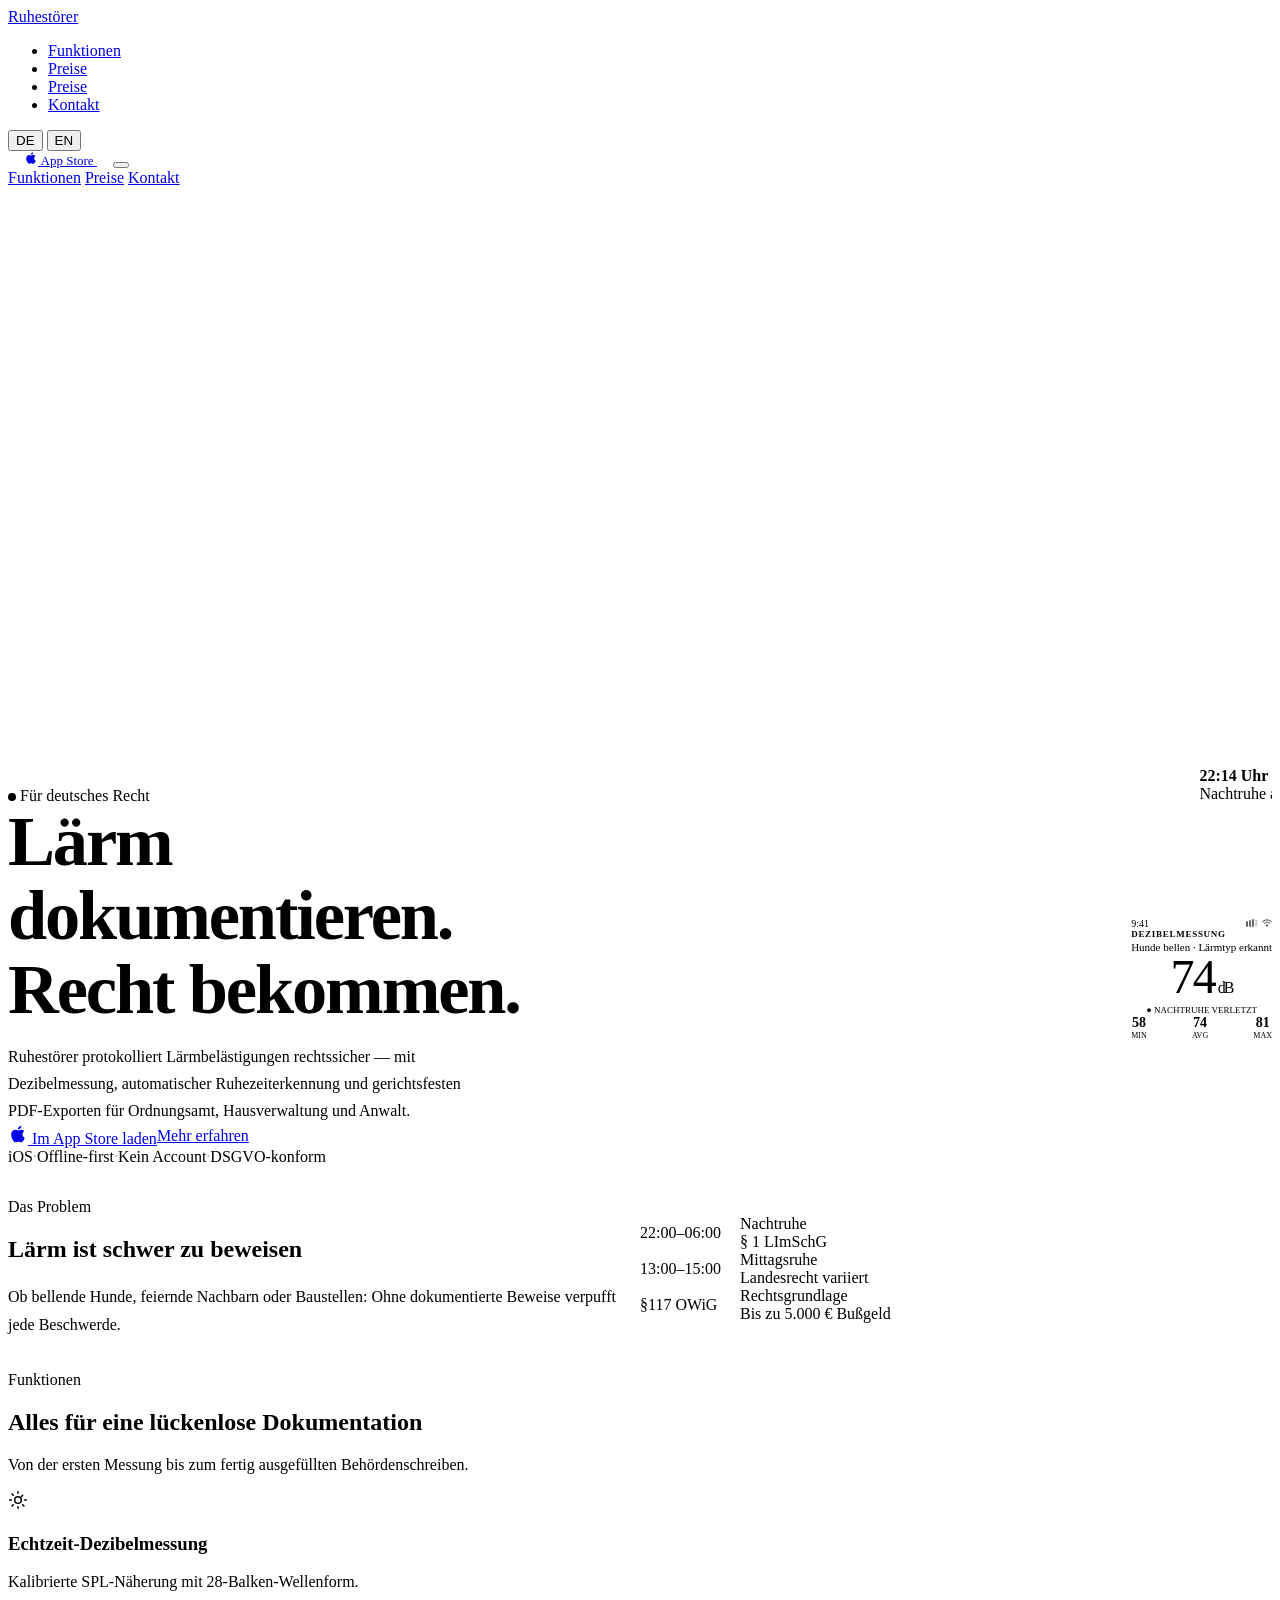
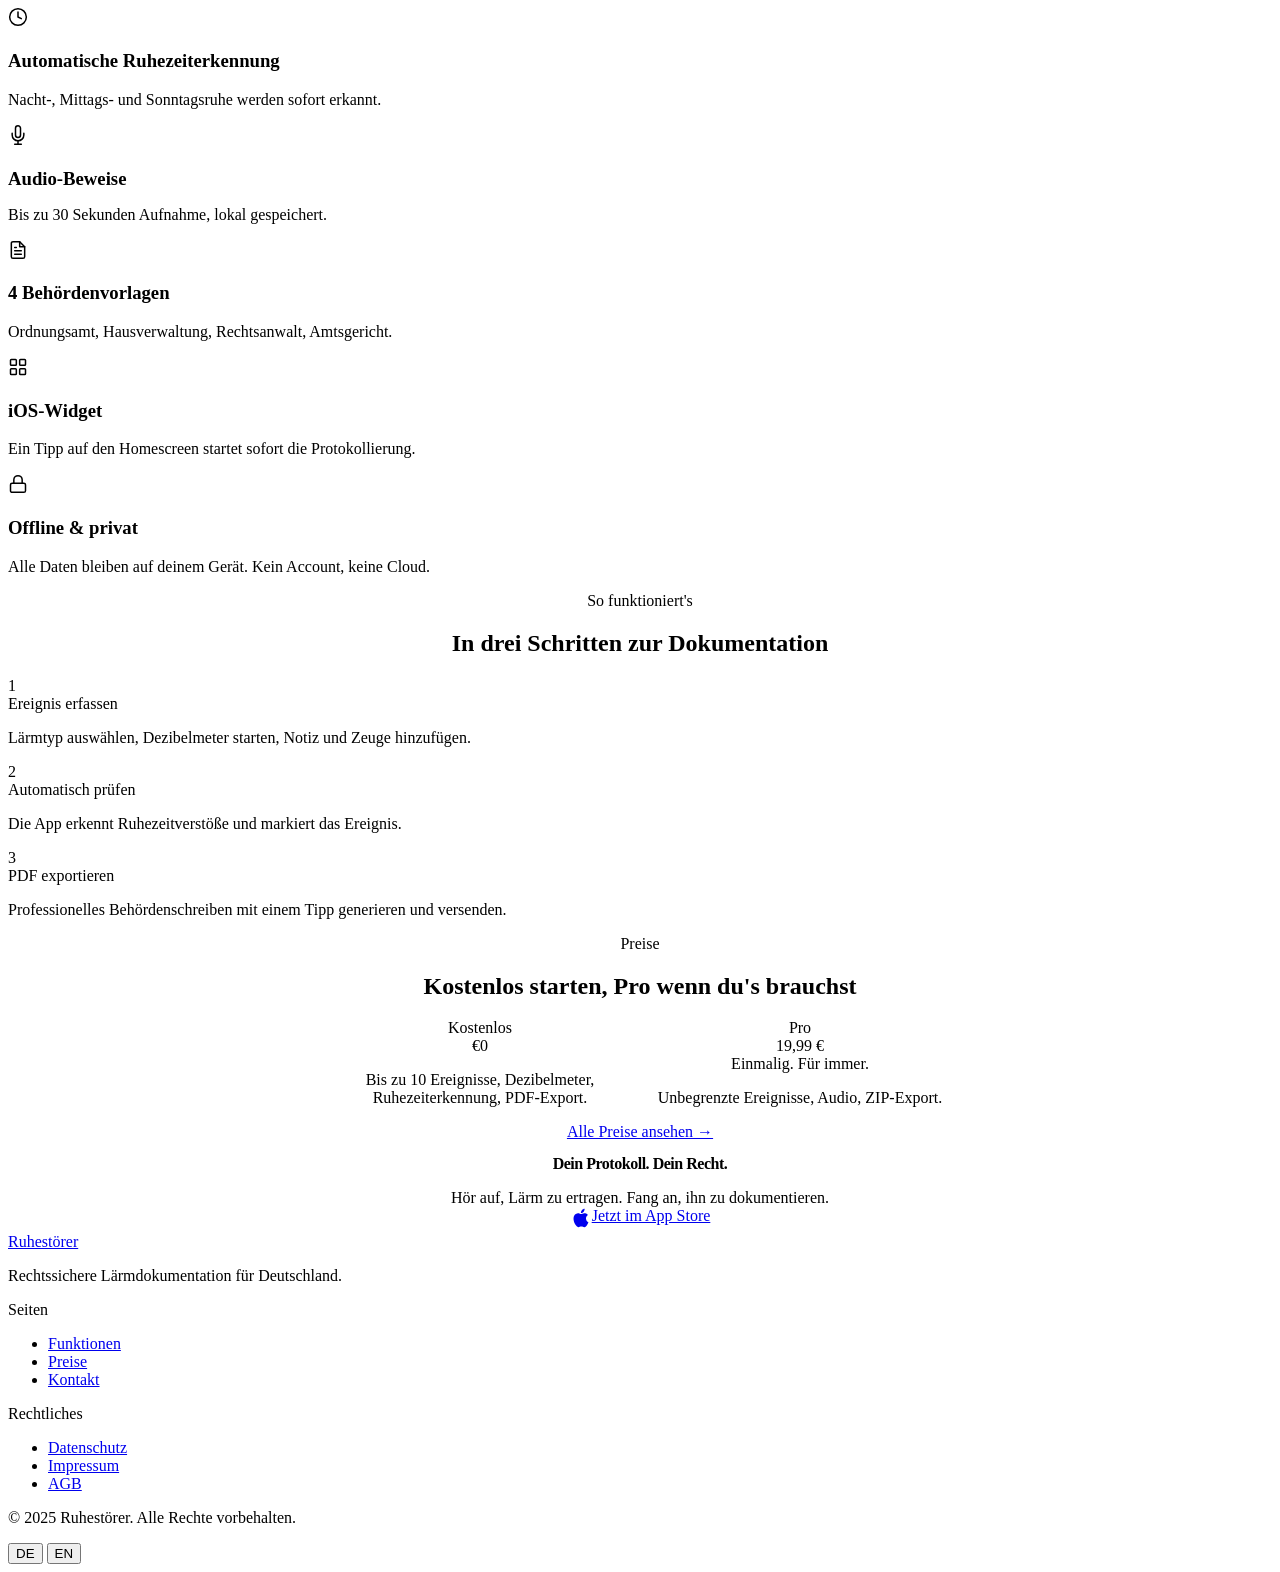
==== index.html @ 0542d2ea "Add files via upload" ====
<!DOCTYPE html>
<html lang="de">
<head>
  <meta charset="UTF-8" />
  <meta name="viewport" content="width=device-width, initial-scale=1.0" />
  <title>Ruhestörer — Lärm dokumentieren. Recht bekommen.</title>
  <meta name="description" content="iOS-App zur rechtssicheren Dokumentation von Lärmbelästigungen. Mit Dezibelmessung, Ruhezeiterkennung und PDF-Export für Ordnungsamt, Hausverwaltung und Gericht." />
  <!-- OpenGraph -->
  <meta property="og:title" content="Ruhestörer — Lärm dokumentieren. Recht bekommen." />
  <meta property="og:description" content="Rechtssichere Lärmdokumentation für Deutschland. Dezibelmesser, Ruhezeitverstöße, Behördenbriefe." />
  <meta property="og:type" content="website" />
  <meta property="og:image" content="assets/images/og.png" />
  <!-- Twitter -->
  <meta name="twitter:card" content="summary_large_image" />
  <meta name="twitter:title" content="Ruhestörer" />
  <meta name="twitter:description" content="Lärm dokumentieren. Recht bekommen." />
  <!-- Favicon -->
  <link rel="icon" type="image/svg+xml" href="assets/icons/favicon.svg" />
  <link rel="stylesheet" href="css/styles.css" />
</head>
<body>

<!-- ── Navigation ─────────────────────────────────────────── -->
<nav class="nav" role="navigation" aria-label="Main navigation">
  <div class="nav-inner">
    <a href="index.html" class="nav-logo" aria-label="Ruhestörer Home">
      <span class="nav-logo-dot" aria-hidden="true"></span>
      Ruhestörer
    </a>

    <ul class="nav-links" role="list">
      <li><a href="#features" data-i18n="nav.features">Funktionen</a></li>
      <li><a href="#how-it-works" data-i18n="nav.pricing">Preise</a></li>
      <li><a href="pricing.html" data-i18n="nav.pricing">Preise</a></li>
      <li><a href="contact.html" data-i18n="nav.contact">Kontakt</a></li>
    </ul>

    <div class="nav-right">
      <div class="lang-toggle" role="group" aria-label="Language">
        <button class="lang-btn active" data-lang="de" aria-label="Deutsch">DE</button>
        <button class="lang-btn" data-lang="en" aria-label="English">EN</button>
      </div>
      <a href="#" class="btn btn-primary" style="font-size:0.8125rem;padding:8px 16px;" aria-label="App Store">
        <!-- TODO: Replace # with real App Store URL before launch -->
        <svg width="14" height="14" viewBox="0 0 24 24" fill="currentColor" aria-hidden="true"><path d="M18.71 19.5c-.83 1.24-1.71 2.45-3.05 2.47-1.34.03-1.77-.79-3.29-.79-1.53 0-2 .77-3.27.82-1.31.05-2.3-1.32-3.14-2.53C4.25 17 2.94 12.45 4.7 9.39c.87-1.52 2.43-2.48 4.12-2.51 1.28-.02 2.5.87 3.29.87.78 0 2.26-1.07 3.8-.91.65.03 2.47.26 3.64 1.98-.09.06-2.17 1.28-2.15 3.81.03 3.02 2.65 4.03 2.68 4.04-.03.07-.42 1.44-1.38 2.83M13 3.5c.73-.83 1.94-1.46 2.94-1.5.13 1.17-.34 2.35-1.04 3.19-.69.85-1.83 1.51-2.95 1.42-.15-1.15.41-2.35 1.05-3.11"/></svg>
        App Store
      </a>
      <button class="nav-hamburger" aria-label="Menu öffnen" aria-expanded="false">
        <span></span><span></span><span></span>
      </button>
    </div>
  </div>
</nav>

<!-- ── Mobile menu ─────────────────────────────────────────── -->
<div class="mobile-menu" role="dialog" aria-label="Navigation">
  <a href="#features" data-i18n="nav.features">Funktionen</a>
  <a href="pricing.html" data-i18n="nav.pricing">Preise</a>
  <a href="contact.html" data-i18n="nav.contact">Kontakt</a>
</div>

<!-- ══════════════════════════════════════════════════════════
     HERO
══════════════════════════════════════════════════════════════ -->
<section aria-label="Hero" style="padding-top: calc(var(--nav-h) + var(--space-16)); padding-bottom: var(--space-32); position:relative; overflow:hidden;">

  <!-- Background glow -->
  <div class="glow-red" style="top:-100px; left:50%; transform:translateX(-50%); width:600px; height:600px;" aria-hidden="true"></div>

  <!-- Subtle grid texture -->
  <div aria-hidden="true" style="position:absolute;inset:0;background-image:linear-gradient(rgba(255,255,255,0.02) 1px,transparent 1px),linear-gradient(90deg,rgba(255,255,255,0.02) 1px,transparent 1px);background-size:60px 60px;pointer-events:none;mask-image:radial-gradient(ellipse 80% 50% at 50% 0%,black 0%,transparent 100%);"></div>

  <div class="container" style="position:relative;z-index:1;">
    <div style="display:flex; align-items:center; justify-content:space-between; gap:var(--space-12);">

      <!-- Left copy -->
      <div style="max-width:580px;">
        <div class="noise-badge reveal" data-delay="0">
          <svg width="8" height="8" viewBox="0 0 8 8" aria-hidden="true"><circle cx="4" cy="4" r="4" fill="currentColor"/></svg>
          <span data-i18n="hero.badge">Für deutsches Recht</span>
        </div>

        <h1 class="display reveal" data-delay="80" style="font-size:clamp(2.5rem,5.5vw,4.5rem);line-height:1.05;letter-spacing:-0.03em;margin-top:var(--space-5);margin-bottom:var(--space-6);">
          <span data-i18n="hero.headline">Lärm dokumentieren.<br>Recht bekommen.</span>
        </h1>

        <p class="reveal" data-delay="160" style="font-size:var(--text-lg);color:var(--text-secondary);line-height:1.7;margin-bottom:var(--space-8);max-width:480px;" data-i18n="hero.subhead">
          Ruhestörer protokolliert Lärmbelästigungen rechtssicher — mit Dezibelmessung, automatischer Ruhezeiterkennung und gerichtsfesten PDF-Exporten für Ordnungsamt, Hausverwaltung und Anwalt.
        </p>

        <div class="reveal" data-delay="240" style="display:flex;align-items:center;gap:var(--space-4);flex-wrap:wrap;">
          <!-- TODO: Replace href="#" with real App Store URL before publishing -->
          <a href="#" class="appstore-badge" aria-label="Im App Store laden">
            <svg width="20" height="20" viewBox="0 0 24 24" fill="currentColor" aria-hidden="true"><path d="M18.71 19.5c-.83 1.24-1.71 2.45-3.05 2.47-1.34.03-1.77-.79-3.29-.79-1.53 0-2 .77-3.27.82-1.31.05-2.3-1.32-3.14-2.53C4.25 17 2.94 12.45 4.7 9.39c.87-1.52 2.43-2.48 4.12-2.51 1.28-.02 2.5.87 3.29.87.78 0 2.26-1.07 3.8-.91.65.03 2.47.26 3.64 1.98-.09.06-2.17 1.28-2.15 3.81.03 3.02 2.65 4.03 2.68 4.04-.03.07-.42 1.44-1.38 2.83M13 3.5c.73-.83 1.94-1.46 2.94-1.5.13 1.17-.34 2.35-1.04 3.19-.69.85-1.83 1.51-2.95 1.42-.15-1.15.41-2.35 1.05-3.11"/></svg>
            <span data-i18n="hero.cta_primary">Im App Store laden</span>
          </a>
          <a href="#features" class="btn btn-ghost" data-i18n="hero.cta_secondary">Mehr erfahren</a>
        </div>

        <!-- Social proof micro-line -->
        <p class="reveal" data-delay="320" style="margin-top:var(--space-6);font-size:var(--text-xs);color:var(--text-muted);display:flex;align-items:center;gap:var(--space-2);">
          <span>iOS</span>
          <span style="opacity:0.3">·</span>
          <span>Offline-first</span>
          <span style="opacity:0.3">·</span>
          <span>Kein Account</span>
          <span style="opacity:0.3">·</span>
          <span>DSGVO-konform</span>
        </p>
      </div>

      <!-- Right: phone mockup -->
      <div class="hero-visual reveal" data-delay="100" style="display:flex;align-items:center;justify-content:center;">
        <div class="phone-frame" role="img" aria-label="App-Vorschau: Dezibelmesser">
          <div class="phone-notch" aria-hidden="true"></div>
          <div class="phone-screen">

            <!-- Status bar -->
            <div style="display:flex;justify-content:space-between;align-items:center;font-size:10px;color:var(--text-muted);padding-top:var(--space-1);">
              <span>9:41</span>
              <div style="display:flex;gap:4px;align-items:center;">
                <svg width="12" height="8" viewBox="0 0 12 8" fill="currentColor" opacity="0.6"><rect x="0" y="2" width="2" height="6" rx="1"/><rect x="3" y="1" width="2" height="7" rx="1"/><rect x="6" y="0" width="2" height="8" rx="1"/><rect x="9" y="0.5" width="2.5" height="7" rx="1" opacity="0.3"/></svg>
                <svg width="10" height="8" viewBox="0 0 10 8" fill="currentColor" opacity="0.6"><path d="M5 1.5C3.2 1.5 1.7 2.3.7 3.5L0 2.8C1.2 1.3 3 0.3 5 0.3s3.8 1 5 2.5L9.3 3.5C8.3 2.3 6.8 1.5 5 1.5z"/><path d="M5 3.8C3.9 3.8 3 4.3 2.3 5L1.6 4.3C2.5 3.3 3.7 2.7 5 2.7s2.5.6 3.4 1.6L7.7 5C7 4.3 6.1 3.8 5 3.8z"/><circle cx="5" cy="6.5" r="1.2"/></svg>
              </div>
            </div>

            <!-- App header -->
            <div style="margin-top:var(--space-3);">
              <div style="font-size:9px;font-weight:600;letter-spacing:0.08em;text-transform:uppercase;color:var(--text-muted);">Dezibelmessung</div>
              <div style="font-size:11px;color:var(--text-secondary);margin-top:2px;">Hunde bellen · Lärmtyp erkannt</div>
            </div>

            <!-- dB big number -->
            <div style="text-align:center;margin-top:var(--space-4);">
              <div style="font-family:var(--font-display);font-size:3rem;line-height:1;color:var(--text-primary);letter-spacing:-0.04em;">
                <span class="db-display">74</span><span style="font-size:1rem;color:var(--text-muted);font-family:var(--font-body);margin-left:3px;">dB</span>
              </div>
              <div style="font-size:9px;color:var(--accent);margin-top:4px;font-weight:500;">● NACHTRUHE VERLETZT</div>
            </div>

            <!-- Waveform -->
            <div class="waveform" aria-hidden="true">
              <div class="wave-bar"></div><div class="wave-bar"></div><div class="wave-bar"></div>
              <div class="wave-bar"></div><div class="wave-bar"></div><div class="wave-bar"></div>
              <div class="wave-bar"></div><div class="wave-bar"></div><div class="wave-bar"></div>
              <div class="wave-bar"></div><div class="wave-bar"></div><div class="wave-bar"></div>
              <div class="wave-bar"></div><div class="wave-bar"></div><div class="wave-bar"></div>
              <div class="wave-bar"></div><div class="wave-bar"></div><div class="wave-bar"></div>
              <div class="wave-bar"></div><div class="wave-bar"></div><div class="wave-bar"></div>
              <div class="wave-bar"></div><div class="wave-bar"></div><div class="wave-bar"></div>
              <div class="wave-bar"></div><div class="wave-bar"></div><div class="wave-bar"></div>
              <div class="wave-bar"></div>
            </div>

            <!-- Stats row -->
            <div style="display:flex;justify-content:space-between;background:var(--surface2);border-radius:var(--radius-md);padding:var(--space-3);">
              <div style="text-align:center;">
                <div style="font-size:14px;font-weight:600;color:var(--text-primary);">58</div>
                <div style="font-size:8px;color:var(--text-muted);">MIN</div>
              </div>
              <div style="text-align:center;">
                <div style="font-size:14px;font-weight:600;color:var(--accent);">74</div>
                <div style="font-size:8px;color:var(--text-muted);">AVG</div>
              </div>
              <div style="text-align:center;">
                <div style="font-size:14px;font-weight:600;color:var(--text-primary);">81</div>
                <div style="font-size:8px;color:var(--text-muted);">MAX</div>
              </div>
            </div>

            <!-- Button mockup -->
            <div style="background:var(--accent);border-radius:var(--radius-md);padding:var(--space-3);text-align:center;font-size:11px;font-weight:600;color:#fff;margin-top:auto;">
              Aufnahme stoppen
            </div>

          </div>
        </div>

        <!-- Floating badge -->
        <div style="position:absolute;top:-20px;right:-30px;background:var(--surface2);border:1px solid var(--border-mid);border-radius:var(--radius-lg);padding:var(--space-3) var(--space-4);font-size:var(--text-xs);color:var(--text-secondary);">
          <div style="font-weight:600;color:var(--text-primary);font-size:var(--text-sm);">22:14 Uhr</div>
          <div style="color:var(--accent);font-weight:500;">Nachtruhe aktiv</div>
        </div>

      </div>

    </div>
  </div>
</section>

<!-- ══════════════════════════════════════════════════════════
     THE PROBLEM
══════════════════════════════════════════════════════════════ -->
<section class="section" style="border-top:1px solid var(--border);">
  <div class="container">
    <div style="display:grid;grid-template-columns:1fr 1fr;gap:var(--space-16);align-items:center;">
      <div class="reveal">
        <p class="section-label" data-i18n="problem.label">Das Problem</p>
        <h2 class="section-title" data-i18n="problem.title">Lärm ist schwer zu beweisen</h2>
        <p style="font-size:var(--text-base);color:var(--text-secondary);line-height:1.75;" data-i18n="problem.body">
          Ob bellende Hunde, feiernde Nachbarn oder Baustellen: Ohne dokumentierte Beweise verpufft jede Beschwerde.
        </p>
      </div>

      <div style="display:flex;flex-direction:column;gap:var(--space-4);">
        <!-- Stat cards -->
        <div class="card reveal" data-delay="0" style="display:flex;align-items:center;gap:var(--space-5);">
          <div style="font-family:var(--font-display);font-size:var(--text-2xl);color:var(--accent);min-width:100px;" data-i18n="problem.stat1">22:00–06:00</div>
          <div>
            <div style="font-size:var(--text-sm);font-weight:500;color:var(--text-primary);" data-i18n="problem.stat1_label">Nachtruhe</div>
            <div style="font-size:var(--text-xs);color:var(--text-muted);">§ 1 LImSchG</div>
          </div>
        </div>
        <div class="card reveal" data-delay="60" style="display:flex;align-items:center;gap:var(--space-5);">
          <div style="font-family:var(--font-display);font-size:var(--text-2xl);color:var(--accent);min-width:100px;" data-i18n="problem.stat2">13:00–15:00</div>
          <div>
            <div style="font-size:var(--text-sm);font-weight:500;color:var(--text-primary);" data-i18n="problem.stat2_label">Mittagsruhe</div>
            <div style="font-size:var(--text-xs);color:var(--text-muted);">Landesrecht variiert</div>
          </div>
        </div>
        <div class="card reveal" data-delay="120" style="display:flex;align-items:center;gap:var(--space-5);">
          <div style="font-family:var(--font-display);font-size:var(--text-2xl);color:var(--accent);min-width:100px;" data-i18n="problem.stat3">§117 OWiG</div>
          <div>
            <div style="font-size:var(--text-sm);font-weight:500;color:var(--text-primary);" data-i18n="problem.stat3_label">Rechtsgrundlage</div>
            <div style="font-size:var(--text-xs);color:var(--text-muted);">Bis zu 5.000 € Bußgeld</div>
          </div>
        </div>
      </div>
    </div>
  </div>
</section>

<!-- ══════════════════════════════════════════════════════════
     FEATURES
══════════════════════════════════════════════════════════════ -->
<section class="section" id="features" style="border-top:1px solid var(--border);">
  <div class="container">
    <div style="margin-bottom:var(--space-16);">
      <p class="section-label reveal" data-i18n="features.label">Funktionen</p>
      <h2 class="section-title reveal" data-delay="60" data-i18n="features.title">Alles für eine lückenlose Dokumentation</h2>
      <p class="section-subtitle reveal" data-delay="120" data-i18n="features.subtitle">Von der ersten Messung bis zum fertig ausgefüllten Behördenschreiben.</p>
    </div>

    <div class="features-grid">

      <!-- F1: dB meter -->
      <div class="feature-card reveal" data-delay="0">
        <div class="feature-icon" aria-hidden="true">
          <svg width="20" height="20" viewBox="0 0 24 24" fill="none" stroke-width="1.8" stroke="currentColor" stroke-linecap="round" stroke-linejoin="round">
            <path d="M2 12h2M20 12h2M12 2v2M12 20v2"/><circle cx="12" cy="12" r="4"/><path d="M4.93 4.93l1.41 1.41M17.66 17.66l1.41 1.41M17.66 6.34l-1.41 1.41M6.34 17.66l-1.41 1.41"/>
          </svg>
        </div>
        <h3 class="feature-title" data-i18n="features.f1_title">Echtzeit-Dezibelmessung</h3>
        <p class="feature-desc" data-i18n="features.f1_desc">Kalibrierte SPL-Näherung mit 28-Balken-Wellenform.</p>
      </div>

      <!-- F2: Ruhezeiten -->
      <div class="feature-card reveal" data-delay="60">
        <div class="feature-icon" aria-hidden="true">
          <svg width="20" height="20" viewBox="0 0 24 24" fill="none" stroke-width="1.8" stroke="currentColor" stroke-linecap="round" stroke-linejoin="round">
            <circle cx="12" cy="12" r="10"/><path d="M12 6v6l4 2"/>
          </svg>
        </div>
        <h3 class="feature-title" data-i18n="features.f2_title">Automatische Ruhezeiterkennung</h3>
        <p class="feature-desc" data-i18n="features.f2_desc">Nacht-, Mittags- und Sonntagsruhe werden sofort erkannt.</p>
      </div>

      <!-- F3: Audio -->
      <div class="feature-card reveal" data-delay="120">
        <div class="feature-icon" aria-hidden="true">
          <svg width="20" height="20" viewBox="0 0 24 24" fill="none" stroke-width="1.8" stroke="currentColor" stroke-linecap="round" stroke-linejoin="round">
            <path d="M12 1a3 3 0 0 0-3 3v8a3 3 0 0 0 6 0V4a3 3 0 0 0-3-3z"/><path d="M19 10v2a7 7 0 0 1-14 0v-2"/><line x1="12" x2="12" y1="19" y2="23"/><line x1="8" x2="16" y1="23" y2="23"/>
          </svg>
        </div>
        <div style="display:flex;align-items:center;justify-content:space-between;margin-bottom:var(--space-2);">
          <h3 class="feature-title" style="margin-bottom:0;" data-i18n="features.f3_title">Audio-Beweise</h3>
          <span style="font-size:10px;font-weight:600;background:var(--accent);color:#fff;padding:2px 8px;border-radius:var(--radius-full);">PRO</span>
        </div>
        <p class="feature-desc" data-i18n="features.f3_desc">Bis zu 30 Sekunden Aufnahme, lokal gespeichert.</p>
      </div>

      <!-- F4: PDF templates -->
      <div class="feature-card reveal" data-delay="0">
        <div class="feature-icon" aria-hidden="true">
          <svg width="20" height="20" viewBox="0 0 24 24" fill="none" stroke-width="1.8" stroke="currentColor" stroke-linecap="round" stroke-linejoin="round">
            <path d="M14 2H6a2 2 0 0 0-2 2v16a2 2 0 0 0 2 2h12a2 2 0 0 0 2-2V8z"/><polyline points="14 2 14 8 20 8"/><line x1="16" x2="8" y1="13" y2="13"/><line x1="16" x2="8" y1="17" y2="17"/><polyline points="10 9 9 9 8 9"/>
          </svg>
        </div>
        <h3 class="feature-title" data-i18n="features.f4_title">4 Behördenvorlagen</h3>
        <p class="feature-desc" data-i18n="features.f4_desc">Ordnungsamt, Hausverwaltung, Rechtsanwalt, Amtsgericht.</p>
      </div>

      <!-- F5: Widget -->
      <div class="feature-card reveal" data-delay="60">
        <div class="feature-icon" aria-hidden="true">
          <svg width="20" height="20" viewBox="0 0 24 24" fill="none" stroke-width="1.8" stroke="currentColor" stroke-linecap="round" stroke-linejoin="round">
            <rect x="3" y="3" width="7" height="7" rx="1"/><rect x="14" y="3" width="7" height="7" rx="1"/><rect x="3" y="14" width="7" height="7" rx="1"/><rect x="14" y="14" width="7" height="7" rx="1"/>
          </svg>
        </div>
        <h3 class="feature-title" data-i18n="features.f5_title">iOS-Widget</h3>
        <p class="feature-desc" data-i18n="features.f5_desc">Ein Tipp auf den Homescreen startet sofort die Protokollierung.</p>
      </div>

      <!-- F6: Offline -->
      <div class="feature-card reveal" data-delay="120">
        <div class="feature-icon" aria-hidden="true">
          <svg width="20" height="20" viewBox="0 0 24 24" fill="none" stroke-width="1.8" stroke="currentColor" stroke-linecap="round" stroke-linejoin="round">
            <rect x="3" y="11" width="18" height="11" rx="2" ry="2"/><path d="M7 11V7a5 5 0 0 1 10 0v4"/>
          </svg>
        </div>
        <h3 class="feature-title" data-i18n="features.f6_title">Offline & privat</h3>
        <p class="feature-desc" data-i18n="features.f6_desc">Alle Daten bleiben auf deinem Gerät. Kein Account, keine Cloud.</p>
      </div>

    </div>
  </div>
</section>

<!-- ══════════════════════════════════════════════════════════
     HOW IT WORKS
══════════════════════════════════════════════════════════════ -->
<section class="section" id="how-it-works" style="border-top:1px solid var(--border);">
  <div class="container">
    <div style="text-align:center;max-width:540px;margin-inline:auto;margin-bottom:var(--space-16);">
      <p class="section-label reveal" data-i18n="steps.label">So funktioniert's</p>
      <h2 class="section-title reveal" data-delay="60" data-i18n="steps.title">In drei Schritten zur Dokumentation</h2>
    </div>

    <div class="steps">
      <div class="step reveal" data-delay="0">
        <div class="step-num accent">1</div>
        <div>
          <div class="step-title" data-i18n="steps.s1_title">Ereignis erfassen</div>
          <p class="step-desc" data-i18n="steps.s1_desc">Lärmtyp auswählen, Dezibelmeter starten, Notiz und Zeuge hinzufügen.</p>
        </div>
      </div>
      <div class="step reveal" data-delay="80">
        <div class="step-num">2</div>
        <div>
          <div class="step-title" data-i18n="steps.s2_title">Automatisch prüfen</div>
          <p class="step-desc" data-i18n="steps.s2_desc">Die App erkennt Ruhezeitverstöße und markiert das Ereignis.</p>
        </div>
      </div>
      <div class="step reveal" data-delay="160">
        <div class="step-num">3</div>
        <div>
          <div class="step-title" data-i18n="steps.s3_title">PDF exportieren</div>
          <p class="step-desc" data-i18n="steps.s3_desc">Professionelles Behördenschreiben mit einem Tipp generieren und versenden.</p>
        </div>
      </div>
    </div>
  </div>
</section>

<!-- ══════════════════════════════════════════════════════════
     PRICING TEASER
══════════════════════════════════════════════════════════════ -->
<section class="section" style="border-top:1px solid var(--border);">
  <div class="container">
    <div style="text-align:center;margin-bottom:var(--space-12);">
      <p class="section-label reveal" data-i18n="pricing_teaser.label">Preise</p>
      <h2 class="section-title reveal" data-delay="60" data-i18n="pricing_teaser.title">Kostenlos starten, Pro wenn du's brauchst</h2>
    </div>

    <div style="display:grid;grid-template-columns:1fr 1fr;gap:var(--space-6);max-width:640px;margin-inline:auto;">

      <!-- Free -->
      <div class="card reveal" data-delay="0" style="text-align:center;">
        <div class="pricing-tier" data-i18n="pricing_teaser.free_title">Kostenlos</div>
        <div style="font-family:var(--font-display);font-size:var(--text-3xl);margin-bottom:var(--space-3);">€0</div>
        <p style="font-size:var(--text-sm);color:var(--text-secondary);" data-i18n="pricing_teaser.free_desc">Bis zu 10 Ereignisse, Dezibelmeter, Ruhezeiterkennung, PDF-Export.</p>
      </div>

      <!-- Pro -->
      <div class="card reveal" data-delay="80" style="text-align:center;border-color:rgba(229,57,53,0.35);background:linear-gradient(135deg,var(--surface2) 0%,rgba(229,57,53,0.05) 100%);">
        <div class="pricing-tier" data-i18n="pricing_teaser.pro_title">Pro</div>
        <div style="font-family:var(--font-display);font-size:var(--text-3xl);color:var(--accent);margin-bottom:var(--space-1);" data-i18n="pricing_teaser.pro_price">19,99 €</div>
        <div style="font-size:var(--text-xs);color:var(--text-muted);margin-bottom:var(--space-3);" data-i18n="pricing_teaser.pro_cadence">Einmalig. Für immer.</div>
        <p style="font-size:var(--text-sm);color:var(--text-secondary);" data-i18n="pricing_teaser.pro_desc">Unbegrenzte Ereignisse, Audio, ZIP-Export.</p>
      </div>

    </div>

    <div style="text-align:center;margin-top:var(--space-8);">
      <a href="pricing.html" class="btn btn-ghost" data-i18n="pricing_teaser.see_all">Alle Preise ansehen →</a>
    </div>
  </div>
</section>

<!-- ══════════════════════════════════════════════════════════
     CTA BAND
══════════════════════════════════════════════════════════════ -->
<section style="border-top:1px solid var(--border);padding-block:var(--space-24);position:relative;overflow:hidden;">
  <div class="glow-red" aria-hidden="true" style="bottom:-100px;left:50%;transform:translateX(-50%);"></div>
  <div class="container" style="text-align:center;position:relative;z-index:1;">
    <h2 class="display reveal" style="font-size:clamp(var(--text-3xl),5vw,var(--text-5xl));letter-spacing:-0.03em;margin-bottom:var(--space-4);" data-i18n="cta.title">Dein Protokoll. Dein Recht.</h2>
    <p class="reveal" data-delay="80" style="font-size:var(--text-lg);color:var(--text-secondary);margin-bottom:var(--space-8);" data-i18n="cta.subtitle">Hör auf, Lärm zu ertragen. Fang an, ihn zu dokumentieren.</p>
    <!-- TODO: Replace href="#" with real App Store URL -->
    <a href="#" class="appstore-badge reveal" data-delay="160" style="display:inline-flex;">
      <svg width="22" height="22" viewBox="0 0 24 24" fill="currentColor" aria-hidden="true"><path d="M18.71 19.5c-.83 1.24-1.71 2.45-3.05 2.47-1.34.03-1.77-.79-3.29-.79-1.53 0-2 .77-3.27.82-1.31.05-2.3-1.32-3.14-2.53C4.25 17 2.94 12.45 4.7 9.39c.87-1.52 2.43-2.48 4.12-2.51 1.28-.02 2.5.87 3.29.87.78 0 2.26-1.07 3.8-.91.65.03 2.47.26 3.64 1.98-.09.06-2.17 1.28-2.15 3.81.03 3.02 2.65 4.03 2.68 4.04-.03.07-.42 1.44-1.38 2.83M13 3.5c.73-.83 1.94-1.46 2.94-1.5.13 1.17-.34 2.35-1.04 3.19-.69.85-1.83 1.51-2.95 1.42-.15-1.15.41-2.35 1.05-3.11"/></svg>
      <span data-i18n="cta.btn">Jetzt im App Store</span>
    </a>
  </div>
</section>

<!-- ── Footer ──────────────────────────────────────────────── -->
<footer class="footer" role="contentinfo">
  <div class="container">
    <div class="footer-inner">
      <div class="footer-brand">
        <a href="index.html" class="nav-logo">
          <span class="nav-logo-dot" aria-hidden="true"></span>
          Ruhestörer
        </a>
        <p data-i18n="footer.tagline">Rechtssichere Lärmdokumentation für Deutschland.</p>
      </div>
      <div class="footer-col">
        <p class="footer-col-title" data-i18n="footer.pages">Seiten</p>
        <ul>
          <li><a href="index.html" data-i18n="nav.features">Funktionen</a></li>
          <li><a href="pricing.html" data-i18n="nav.pricing">Preise</a></li>
          <li><a href="contact.html" data-i18n="nav.contact">Kontakt</a></li>
        </ul>
      </div>
      <div class="footer-col">
        <p class="footer-col-title" data-i18n="footer.legal">Rechtliches</p>
        <ul>
          <li><a href="privacy.html">Datenschutz</a></li>
          <li><a href="imprint.html">Impressum</a></li>
          <li><a href="terms.html">AGB</a></li>
        </ul>
      </div>
    </div>

    <div class="footer-bottom">
      <p data-i18n="footer.copyright">© 2025 Ruhestörer. Alle Rechte vorbehalten.</p>
      <div class="lang-toggle" role="group" aria-label="Language">
        <button class="lang-btn active" data-lang="de">DE</button>
        <button class="lang-btn" data-lang="en">EN</button>
      </div>
    </div>
  </div>
</footer>

<script src="js/i18n.js"></script>
<script src="js/main.js"></script>
</body>
</html>
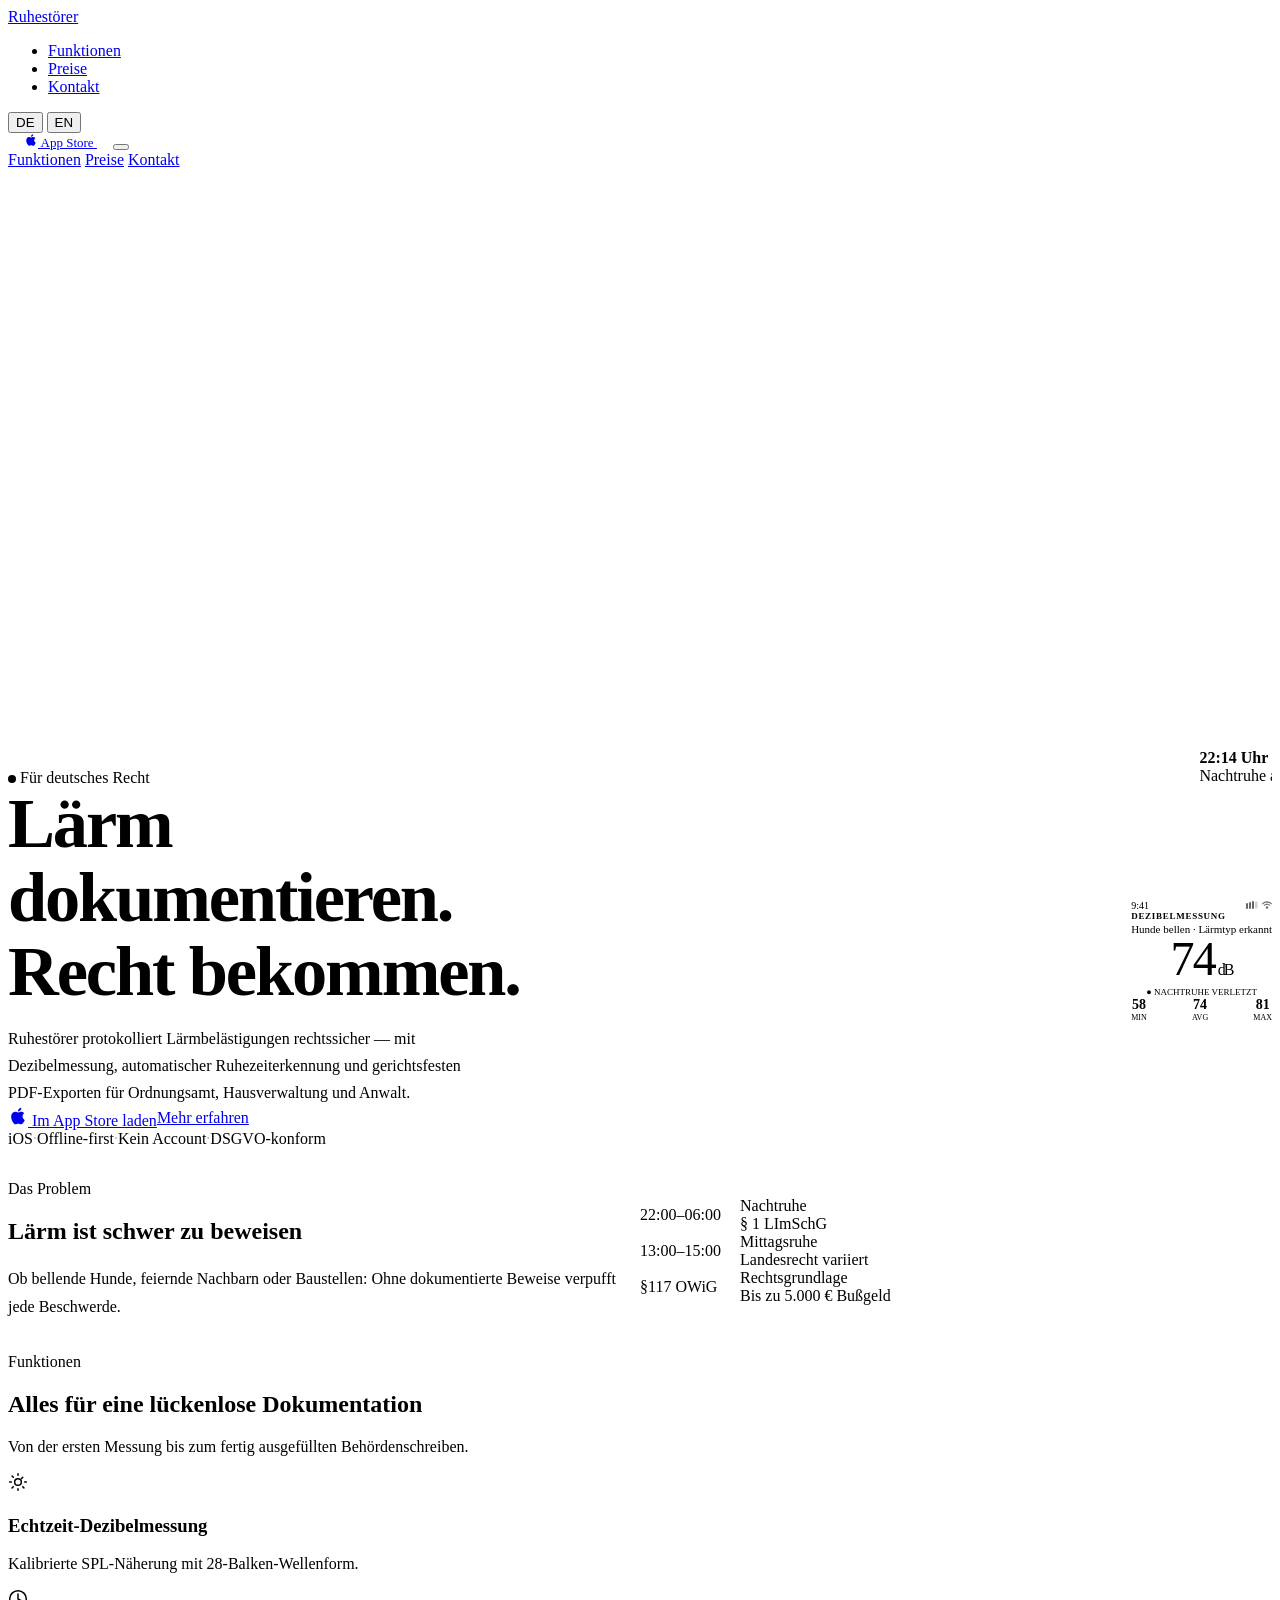
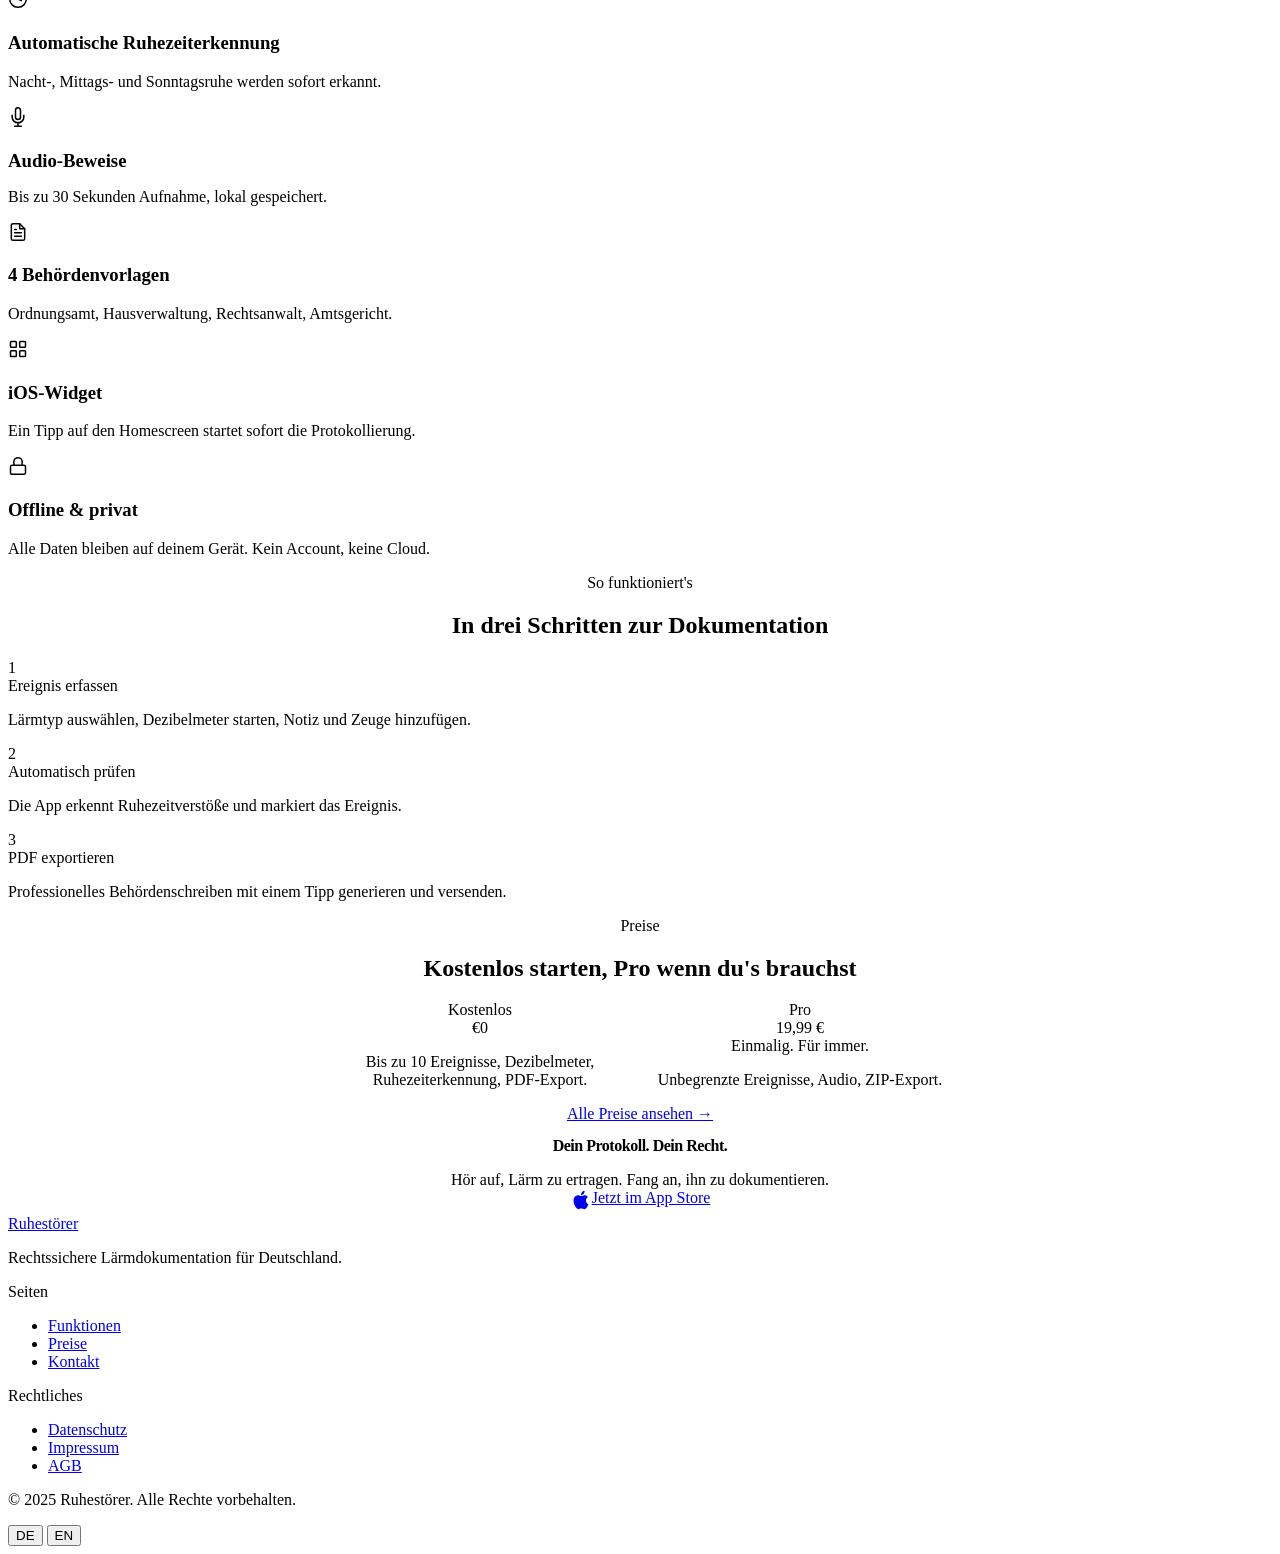
==== commit 70b307f6: "Add files via upload" ====
--- a/index.html
+++ b/index.html
@@ -16,6 +16,9 @@
   <meta name="twitter:description" content="Lärm dokumentieren. Recht bekommen." />
   <!-- Favicon -->
   <link rel="icon" type="image/svg+xml" href="assets/icons/favicon.svg" />
+  <link rel="preconnect" href="https://fonts.googleapis.com">
+  <link rel="preconnect" href="https://fonts.gstatic.com" crossorigin>
+  <link href="https://fonts.googleapis.com/css2?family=DM+Serif+Display:ital@0;1&family=DM+Sans:ital,opsz,wght@0,9..40,300;0,9..40,400;0,9..40,500;0,9..40,600;1,9..40,300&display=swap" rel="stylesheet">
   <link rel="stylesheet" href="css/styles.css" />
 </head>
 <body>
@@ -30,7 +33,6 @@
 
     <ul class="nav-links" role="list">
       <li><a href="#features" data-i18n="nav.features">Funktionen</a></li>
-      <li><a href="#how-it-works" data-i18n="nav.pricing">Preise</a></li>
       <li><a href="pricing.html" data-i18n="nav.pricing">Preise</a></li>
       <li><a href="contact.html" data-i18n="nav.contact">Kontakt</a></li>
     </ul>
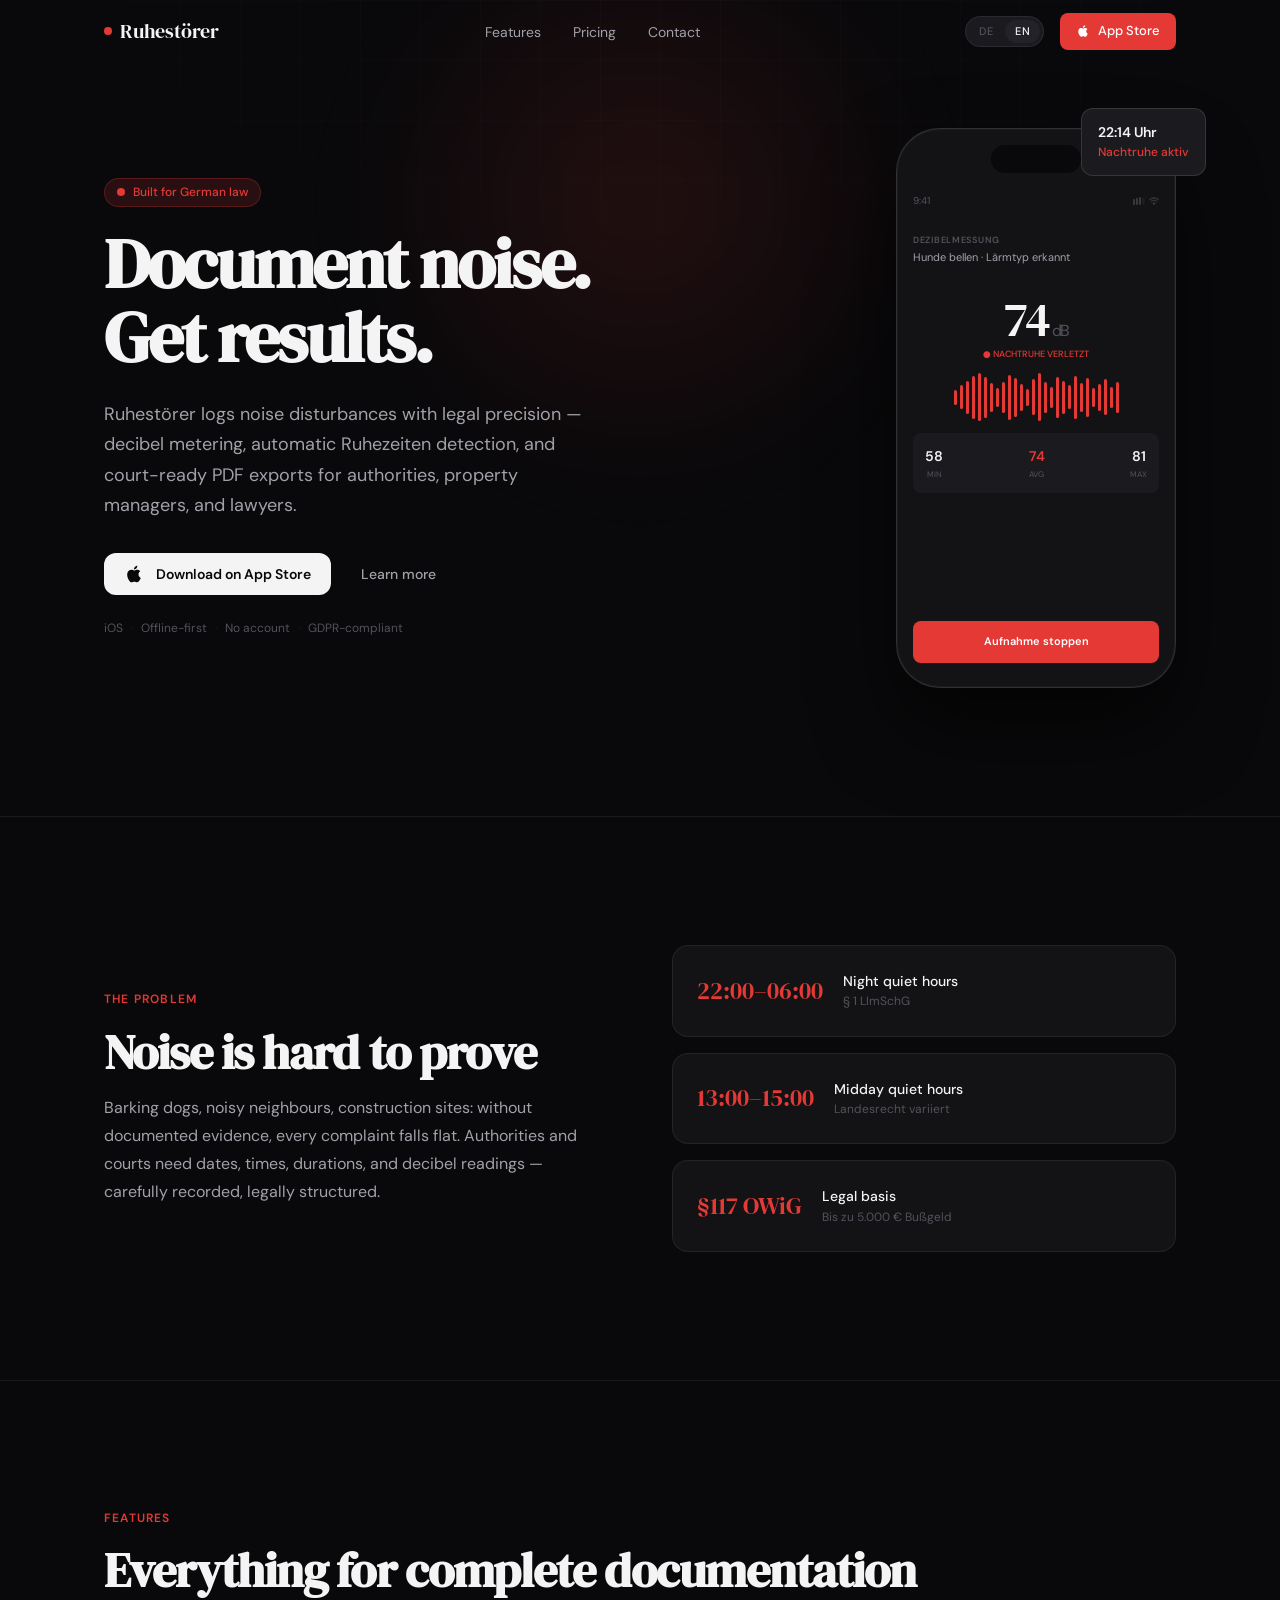
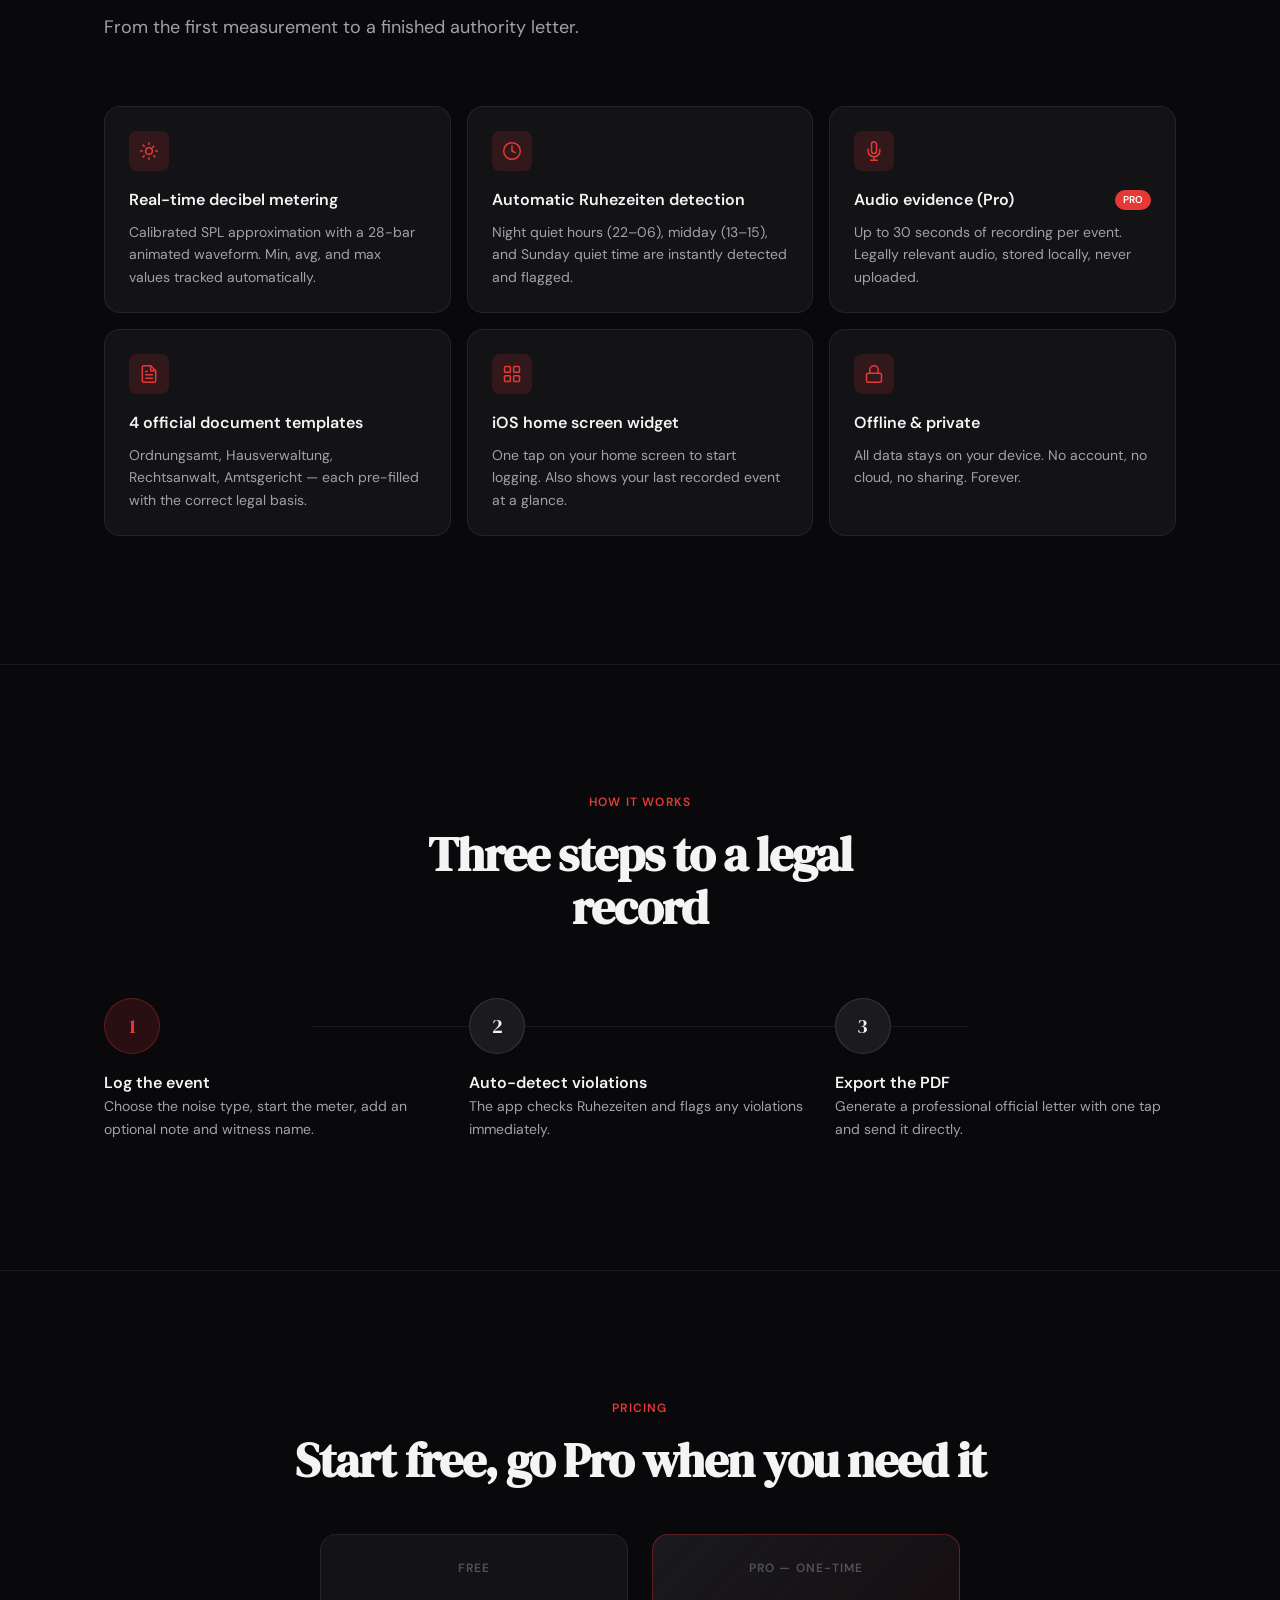
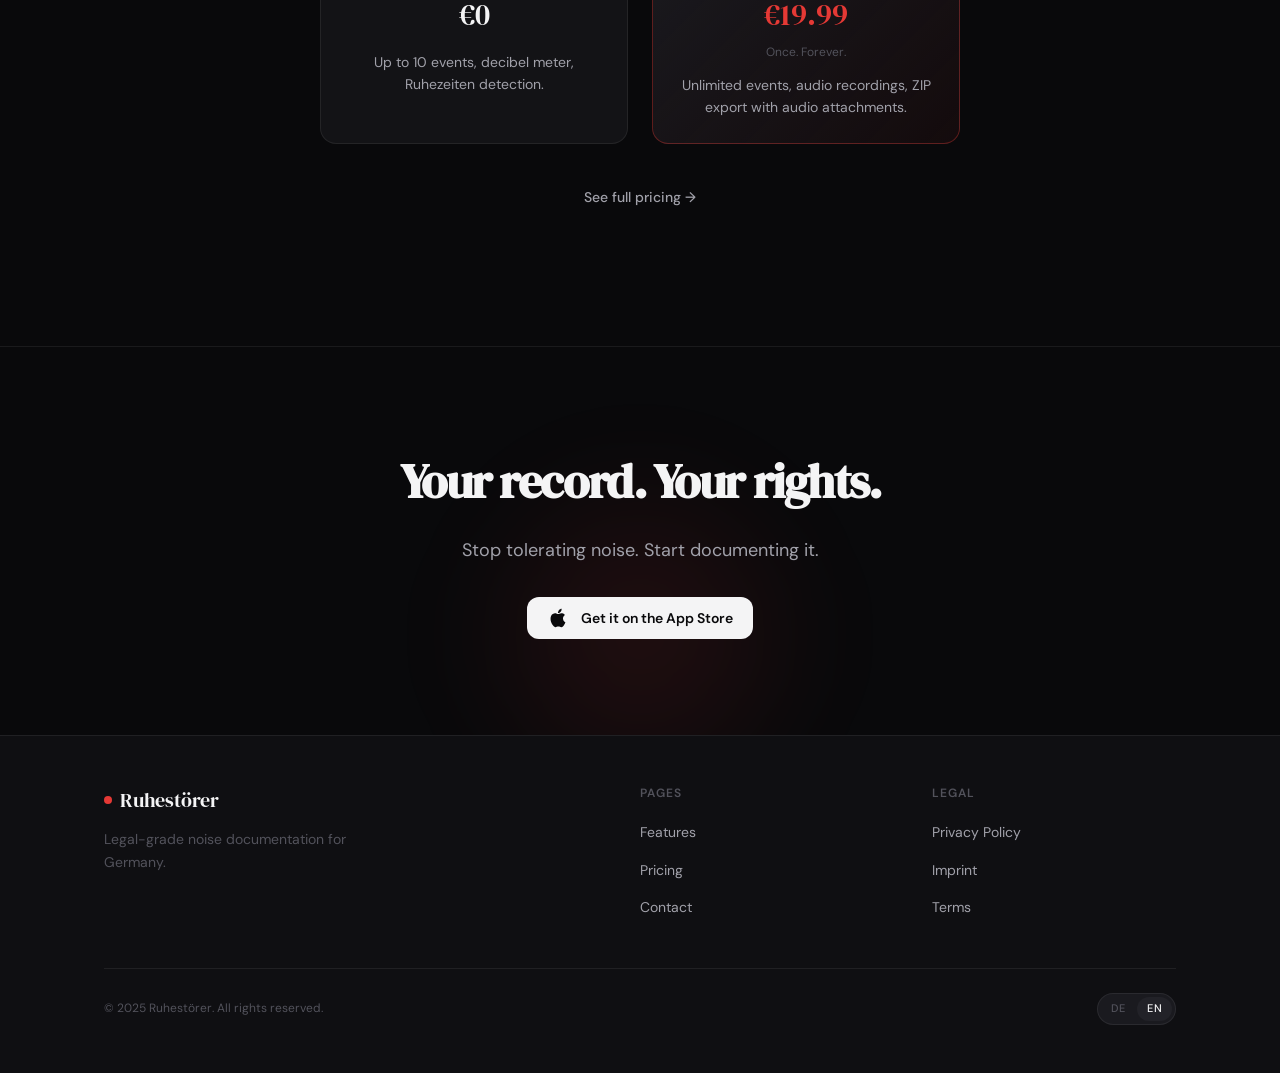
==== commit 472d359d: "Fix language switching across all pages - Add DE/EN translation keys for pricing, contact, nav, foot" ====
--- a/index.html
+++ b/index.html
@@ -105,9 +105,9 @@
           <span style="opacity:0.3">·</span>
           <span>Offline-first</span>
           <span style="opacity:0.3">·</span>
-          <span>Kein Account</span>
+          <span data-i18n="hero.no_account">Kein Account</span>
           <span style="opacity:0.3">·</span>
-          <span>DSGVO-konform</span>
+          <span data-i18n="hero.gdpr">DSGVO-konform</span>
         </p>
       </div>
 
@@ -427,9 +427,9 @@
       <div class="footer-col">
         <p class="footer-col-title" data-i18n="footer.legal">Rechtliches</p>
         <ul>
-          <li><a href="privacy.html">Datenschutz</a></li>
-          <li><a href="imprint.html">Impressum</a></li>
-          <li><a href="terms.html">AGB</a></li>
+          <li><a href="privacy.html" data-i18n="footer.privacy">Datenschutz</a></li>
+          <li><a href="imprint.html" data-i18n="footer.imprint">Impressum</a></li>
+          <li><a href="terms.html" data-i18n="footer.terms">AGB</a></li>
         </ul>
       </div>
     </div>
--- a/css/styles.css
+++ b/css/styles.css
@@ -0,0 +1,916 @@
+/* ============================================================
+   RUHESTÖRER — Design System
+   Dark theme, red accent, editorial precision
+   ============================================================ */
+
+@import url('https://fonts.googleapis.com/css2?family=DM+Serif+Display:ital@0;1&family=DM+Sans:ital,opsz,wght@0,9..40,300;0,9..40,400;0,9..40,500;0,9..40,600;1,9..40,300&display=swap');
+
+/* ── Custom Easing (Emil) ─────────────────────────────────── */
+:root {
+  --ease-out: cubic-bezier(0.23, 1, 0.32, 1);
+  --ease-in-out: cubic-bezier(0.77, 0, 0.175, 1);
+  --ease-drawer: cubic-bezier(0.32, 0.72, 0, 1);
+
+  /* ── Color Tokens ─────────────────────────────────────── */
+  --bg:         #09090B;
+  --bg-subtle:  #0F0F12;
+  --surface:    #131316;
+  --surface2:   #1A1A1F;
+  --surface3:   #222228;
+  --border:     rgba(255,255,255,0.07);
+  --border-mid: rgba(255,255,255,0.12);
+
+  --text-primary:   #F4F4F5;
+  --text-secondary: #A1A1AA;
+  --text-muted:     #52525B;
+
+  --accent:       #E53935;
+  --accent-dim:   rgba(229, 57, 53, 0.15);
+  --accent-glow:  rgba(229, 57, 53, 0.25);
+
+  /* ── Typography ───────────────────────────────────────── */
+  --font-display: 'DM Serif Display', Georgia, serif;
+  --font-body:    'DM Sans', system-ui, sans-serif;
+
+  --text-xs:   0.75rem;
+  --text-sm:   0.875rem;
+  --text-base: 1rem;
+  --text-lg:   1.125rem;
+  --text-xl:   1.25rem;
+  --text-2xl:  1.5rem;
+  --text-3xl:  1.875rem;
+  --text-4xl:  2.25rem;
+  --text-5xl:  3rem;
+  --text-6xl:  3.75rem;
+  --text-7xl:  4.5rem;
+
+  /* ── Spacing ──────────────────────────────────────────── */
+  --space-1:  0.25rem;
+  --space-2:  0.5rem;
+  --space-3:  0.75rem;
+  --space-4:  1rem;
+  --space-5:  1.25rem;
+  --space-6:  1.5rem;
+  --space-8:  2rem;
+  --space-10: 2.5rem;
+  --space-12: 3rem;
+  --space-16: 4rem;
+  --space-20: 5rem;
+  --space-24: 6rem;
+  --space-32: 8rem;
+
+  /* ── Radii ────────────────────────────────────────────── */
+  --radius-sm:  4px;
+  --radius-md:  8px;
+  --radius-lg:  12px;
+  --radius-xl:  16px;
+  --radius-2xl: 24px;
+  --radius-full: 9999px;
+
+  /* ── Layout ───────────────────────────────────────────── */
+  --container: 1120px;
+  --nav-h:     64px;
+}
+
+/* ── Reset ────────────────────────────────────────────────── */
+*, *::before, *::after { box-sizing: border-box; margin: 0; padding: 0; }
+
+html {
+  scroll-behavior: smooth;
+  -webkit-font-smoothing: antialiased;
+  -moz-osx-font-smoothing: grayscale;
+}
+
+body {
+  background: var(--bg);
+  color: var(--text-primary);
+  font-family: var(--font-body);
+  font-size: var(--text-base);
+  line-height: 1.6;
+  min-height: 100vh;
+  overflow-x: hidden;
+}
+
+img, svg { display: block; max-width: 100%; }
+a { color: inherit; text-decoration: none; }
+button { cursor: pointer; border: none; background: none; font: inherit; }
+ul, ol { list-style: none; }
+
+/* ── Container ────────────────────────────────────────────── */
+.container {
+  width: 100%;
+  max-width: var(--container);
+  margin-inline: auto;
+  padding-inline: var(--space-6);
+}
+
+/* ── Typography Utilities ─────────────────────────────────── */
+.display { font-family: var(--font-display); }
+.text-accent { color: var(--accent); }
+.text-secondary { color: var(--text-secondary); }
+.text-muted { color: var(--text-muted); }
+
+/* ── Navigation ───────────────────────────────────────────── */
+.nav {
+  position: fixed;
+  top: 0; left: 0; right: 0;
+  z-index: 100;
+  height: var(--nav-h);
+  display: flex;
+  align-items: center;
+  border-bottom: 1px solid transparent;
+  transition: background 250ms var(--ease-out),
+              border-color 250ms var(--ease-out),
+              backdrop-filter 250ms var(--ease-out);
+}
+
+.nav.scrolled {
+  background: rgba(9,9,11,0.85);
+  border-color: var(--border);
+  backdrop-filter: blur(16px);
+  -webkit-backdrop-filter: blur(16px);
+}
+
+.nav-inner {
+  display: flex;
+  align-items: center;
+  justify-content: space-between;
+  width: 100%;
+  max-width: var(--container);
+  margin-inline: auto;
+  padding-inline: var(--space-6);
+}
+
+.nav-logo {
+  font-family: var(--font-display);
+  font-size: var(--text-xl);
+  color: var(--text-primary);
+  letter-spacing: -0.01em;
+  display: flex;
+  align-items: center;
+  gap: var(--space-2);
+}
+
+.nav-logo-dot {
+  width: 8px; height: 8px;
+  border-radius: 50%;
+  background: var(--accent);
+  flex-shrink: 0;
+}
+
+.nav-links {
+  display: flex;
+  align-items: center;
+  gap: var(--space-8);
+}
+
+.nav-links a {
+  font-size: var(--text-sm);
+  font-weight: 400;
+  color: var(--text-secondary);
+  transition: color 150ms var(--ease-out);
+}
+
+@media (hover: hover) and (pointer: fine) {
+  .nav-links a:hover { color: var(--text-primary); }
+}
+
+.nav-right {
+  display: flex;
+  align-items: center;
+  gap: var(--space-4);
+}
+
+/* Language toggle */
+.lang-toggle {
+  display: flex;
+  align-items: center;
+  gap: 2px;
+  background: var(--surface2);
+  border: 1px solid var(--border);
+  border-radius: var(--radius-full);
+  padding: 3px;
+}
+
+.lang-btn {
+  font-size: 11px;
+  font-weight: 500;
+  font-family: var(--font-body);
+  letter-spacing: 0.04em;
+  color: var(--text-muted);
+  padding: 3px 10px;
+  border-radius: var(--radius-full);
+  transition: background 150ms var(--ease-out),
+              color 150ms var(--ease-out);
+}
+
+.lang-btn.active {
+  background: var(--surface3);
+  color: var(--text-primary);
+}
+
+@media (hover: hover) and (pointer: fine) {
+  .lang-btn:not(.active):hover { color: var(--text-secondary); }
+}
+
+/* Mobile nav toggle */
+.nav-hamburger {
+  display: none;
+  flex-direction: column;
+  gap: 5px;
+  padding: var(--space-2);
+}
+
+.nav-hamburger span {
+  display: block;
+  width: 22px; height: 1.5px;
+  background: var(--text-secondary);
+  border-radius: 2px;
+  transition: transform 200ms var(--ease-out), opacity 200ms var(--ease-out);
+}
+
+/* ── Buttons ──────────────────────────────────────────────── */
+.btn {
+  display: inline-flex;
+  align-items: center;
+  justify-content: center;
+  gap: var(--space-2);
+  font-family: var(--font-body);
+  font-size: var(--text-sm);
+  font-weight: 500;
+  border-radius: var(--radius-md);
+  padding: 10px 20px;
+  transition: transform 100ms var(--ease-out),
+              background 150ms var(--ease-out),
+              opacity 150ms var(--ease-out),
+              box-shadow 150ms var(--ease-out);
+  white-space: nowrap;
+}
+
+.btn:active { transform: scale(0.97); }
+
+.btn-primary {
+  background: var(--accent);
+  color: #fff;
+}
+
+@media (hover: hover) and (pointer: fine) {
+  .btn-primary:hover {
+    background: #D32F2F;
+    box-shadow: 0 0 24px var(--accent-glow);
+  }
+}
+
+.btn-secondary {
+  background: var(--surface2);
+  color: var(--text-primary);
+  border: 1px solid var(--border-mid);
+}
+
+@media (hover: hover) and (pointer: fine) {
+  .btn-secondary:hover {
+    background: var(--surface3);
+    border-color: rgba(255,255,255,0.18);
+  }
+}
+
+.btn-ghost {
+  color: var(--text-secondary);
+  padding: 10px 14px;
+}
+
+@media (hover: hover) and (pointer: fine) {
+  .btn-ghost:hover { color: var(--text-primary); }
+}
+
+.btn-lg {
+  font-size: var(--text-base);
+  padding: 14px 28px;
+  border-radius: var(--radius-lg);
+}
+
+/* ── Section helpers ──────────────────────────────────────── */
+.section {
+  padding-block: var(--space-32);
+}
+
+.section-sm {
+  padding-block: var(--space-20);
+}
+
+.section-label {
+  font-size: var(--text-xs);
+  font-weight: 600;
+  letter-spacing: 0.1em;
+  text-transform: uppercase;
+  color: var(--accent);
+  margin-bottom: var(--space-4);
+}
+
+.section-title {
+  font-family: var(--font-display);
+  font-size: clamp(var(--text-3xl), 4vw, var(--text-5xl));
+  line-height: 1.1;
+  letter-spacing: -0.02em;
+  color: var(--text-primary);
+  margin-bottom: var(--space-4);
+}
+
+.section-subtitle {
+  font-size: var(--text-lg);
+  color: var(--text-secondary);
+  max-width: 540px;
+  line-height: 1.65;
+}
+
+/* ── Divider ──────────────────────────────────────────────── */
+.divider {
+  border: none;
+  border-top: 1px solid var(--border);
+  margin-block: 0;
+}
+
+/* ── Cards ────────────────────────────────────────────────── */
+.card {
+  background: var(--surface);
+  border: 1px solid var(--border);
+  border-radius: var(--radius-xl);
+  padding: var(--space-6);
+  transition: border-color 200ms var(--ease-out),
+              background 200ms var(--ease-out);
+}
+
+@media (hover: hover) and (pointer: fine) {
+  .card:hover {
+    border-color: var(--border-mid);
+    background: var(--surface2);
+  }
+}
+
+/* ── Feature grid ─────────────────────────────────────────── */
+.features-grid {
+  display: grid;
+  grid-template-columns: repeat(3, 1fr);
+  gap: var(--space-4);
+}
+
+.feature-card {
+  background: var(--surface);
+  border: 1px solid var(--border);
+  border-radius: var(--radius-xl);
+  padding: var(--space-6);
+  transition: border-color 200ms var(--ease-out),
+              transform 200ms var(--ease-out);
+}
+
+@media (hover: hover) and (pointer: fine) {
+  .feature-card:hover {
+    border-color: var(--border-mid);
+    transform: translateY(-2px);
+  }
+}
+
+.feature-icon {
+  width: 40px; height: 40px;
+  background: var(--accent-dim);
+  border-radius: var(--radius-md);
+  display: flex;
+  align-items: center;
+  justify-content: center;
+  margin-bottom: var(--space-4);
+}
+
+.feature-icon svg {
+  stroke: var(--accent);
+}
+
+.feature-title {
+  font-size: var(--text-base);
+  font-weight: 600;
+  color: var(--text-primary);
+  margin-bottom: var(--space-2);
+}
+
+.feature-desc {
+  font-size: var(--text-sm);
+  color: var(--text-secondary);
+  line-height: 1.6;
+}
+
+/* ── Hero phone mockup ────────────────────────────────────── */
+.hero-visual {
+  position: relative;
+  width: 280px;
+  flex-shrink: 0;
+}
+
+.phone-frame {
+  width: 280px;
+  height: 560px;
+  background: var(--surface);
+  border: 1.5px solid var(--border-mid);
+  border-radius: 44px;
+  position: relative;
+  overflow: hidden;
+  box-shadow: 0 40px 80px rgba(0,0,0,0.6),
+              0 0 0 1px rgba(255,255,255,0.04) inset;
+}
+
+.phone-notch {
+  position: absolute;
+  top: 16px; left: 50%;
+  transform: translateX(-50%);
+  width: 90px; height: 28px;
+  background: var(--bg);
+  border-radius: var(--radius-full);
+  z-index: 2;
+}
+
+.phone-screen {
+  position: absolute;
+  inset: 0;
+  padding: 60px var(--space-4) var(--space-6);
+  display: flex;
+  flex-direction: column;
+  gap: var(--space-3);
+}
+
+/* ── Waveform animation ───────────────────────────────────── */
+.waveform {
+  display: flex;
+  align-items: center;
+  justify-content: center;
+  gap: 3px;
+  height: 48px;
+}
+
+.wave-bar {
+  width: 3px;
+  border-radius: 2px;
+  background: var(--accent);
+  animation: wave 1.2s ease-in-out infinite;
+  transform-origin: center bottom;
+}
+
+@keyframes wave {
+  0%, 100% { transform: scaleY(0.2); opacity: 0.4; }
+  50%       { transform: scaleY(1);   opacity: 1; }
+}
+
+/* ── Noise badge ──────────────────────────────────────────── */
+.noise-badge {
+  display: inline-flex;
+  align-items: center;
+  gap: var(--space-2);
+  background: var(--accent-dim);
+  border: 1px solid rgba(229,57,53,0.25);
+  border-radius: var(--radius-full);
+  padding: 4px 12px;
+  font-size: var(--text-xs);
+  font-weight: 500;
+  color: var(--accent);
+}
+
+/* ── Glow effect ──────────────────────────────────────────── */
+.glow-red {
+  position: absolute;
+  width: 400px; height: 400px;
+  background: radial-gradient(circle, rgba(229,57,53,0.12) 0%, transparent 70%);
+  border-radius: 50%;
+  pointer-events: none;
+  filter: blur(40px);
+}
+
+/* ── Footer ───────────────────────────────────────────────── */
+.footer {
+  background: var(--bg-subtle);
+  border-top: 1px solid var(--border);
+  padding-block: var(--space-12);
+}
+
+.footer-inner {
+  display: grid;
+  grid-template-columns: 2fr 1fr 1fr;
+  gap: var(--space-12);
+}
+
+.footer-brand p {
+  font-size: var(--text-sm);
+  color: var(--text-muted);
+  max-width: 280px;
+  line-height: 1.65;
+  margin-top: var(--space-3);
+}
+
+.footer-col-title {
+  font-size: var(--text-xs);
+  font-weight: 600;
+  letter-spacing: 0.08em;
+  text-transform: uppercase;
+  color: var(--text-muted);
+  margin-bottom: var(--space-4);
+}
+
+.footer-col ul {
+  display: flex;
+  flex-direction: column;
+  gap: var(--space-3);
+}
+
+.footer-col a {
+  font-size: var(--text-sm);
+  color: var(--text-secondary);
+  transition: color 150ms var(--ease-out);
+}
+
+@media (hover: hover) and (pointer: fine) {
+  .footer-col a:hover { color: var(--text-primary); }
+}
+
+.footer-bottom {
+  margin-top: var(--space-12);
+  padding-top: var(--space-6);
+  border-top: 1px solid var(--border);
+  display: flex;
+  align-items: center;
+  justify-content: space-between;
+}
+
+.footer-bottom p {
+  font-size: var(--text-xs);
+  color: var(--text-muted);
+}
+
+/* ── Scroll reveal ────────────────────────────────────────── */
+.reveal {
+  opacity: 0;
+  transform: translateY(16px);
+  transition: opacity 400ms var(--ease-out),
+              transform 400ms var(--ease-out);
+}
+
+.reveal.visible {
+  opacity: 1;
+  transform: translateY(0);
+}
+
+@media (prefers-reduced-motion: reduce) {
+  .reveal {
+    opacity: 1;
+    transform: none;
+    transition: none;
+  }
+}
+
+/* ── Pricing ──────────────────────────────────────────────── */
+.pricing-grid {
+  display: grid;
+  grid-template-columns: 1fr 1fr;
+  gap: var(--space-6);
+  max-width: 720px;
+  margin-inline: auto;
+}
+
+.pricing-card {
+  background: var(--surface);
+  border: 1px solid var(--border);
+  border-radius: var(--radius-2xl);
+  padding: var(--space-8);
+  position: relative;
+}
+
+.pricing-card.featured {
+  border-color: rgba(229,57,53,0.35);
+  background: linear-gradient(135deg, var(--surface2) 0%, rgba(229,57,53,0.05) 100%);
+}
+
+.pricing-badge {
+  position: absolute;
+  top: -12px;
+  left: 50%;
+  transform: translateX(-50%);
+  background: var(--accent);
+  color: #fff;
+  font-size: 11px;
+  font-weight: 600;
+  letter-spacing: 0.06em;
+  text-transform: uppercase;
+  padding: 4px 14px;
+  border-radius: var(--radius-full);
+  white-space: nowrap;
+}
+
+.pricing-tier {
+  font-size: var(--text-xs);
+  font-weight: 600;
+  letter-spacing: 0.1em;
+  text-transform: uppercase;
+  color: var(--text-muted);
+  margin-bottom: var(--space-3);
+}
+
+.pricing-price {
+  font-family: var(--font-display);
+  font-size: var(--text-4xl);
+  line-height: 1;
+  color: var(--text-primary);
+  margin-bottom: var(--space-2);
+}
+
+.pricing-price sup {
+  font-size: var(--text-lg);
+  vertical-align: super;
+}
+
+.pricing-cadence {
+  font-size: var(--text-sm);
+  color: var(--text-secondary);
+  margin-bottom: var(--space-6);
+}
+
+.pricing-features {
+  display: flex;
+  flex-direction: column;
+  gap: var(--space-3);
+  margin-bottom: var(--space-8);
+}
+
+.pricing-feature {
+  display: flex;
+  align-items: flex-start;
+  gap: var(--space-3);
+  font-size: var(--text-sm);
+  color: var(--text-secondary);
+}
+
+.pricing-feature-check {
+  flex-shrink: 0;
+  width: 18px; height: 18px;
+  margin-top: 1px;
+}
+
+.pricing-feature.included { color: var(--text-primary); }
+.pricing-feature.excluded { opacity: 0.4; }
+
+/* ── Steps ────────────────────────────────────────────────── */
+.steps {
+  display: grid;
+  grid-template-columns: repeat(3, 1fr);
+  gap: var(--space-6);
+  position: relative;
+}
+
+.steps::before {
+  content: '';
+  position: absolute;
+  top: 28px;
+  left: calc(16.67% + 28px);
+  right: calc(16.67% + 28px);
+  height: 1px;
+  background: linear-gradient(90deg, var(--border-mid) 0%, var(--border-mid) 50%, transparent);
+  background: var(--border);
+}
+
+.step {
+  display: flex;
+  flex-direction: column;
+  align-items: flex-start;
+  gap: var(--space-4);
+}
+
+.step-num {
+  width: 56px; height: 56px;
+  border-radius: 50%;
+  background: var(--surface2);
+  border: 1px solid var(--border-mid);
+  display: flex;
+  align-items: center;
+  justify-content: center;
+  font-family: var(--font-display);
+  font-size: var(--text-xl);
+  color: var(--text-primary);
+  flex-shrink: 0;
+  position: relative;
+  z-index: 1;
+}
+
+.step-num.accent {
+  background: var(--accent-dim);
+  border-color: rgba(229,57,53,0.3);
+  color: var(--accent);
+}
+
+.step-title {
+  font-size: var(--text-base);
+  font-weight: 600;
+  color: var(--text-primary);
+}
+
+.step-desc {
+  font-size: var(--text-sm);
+  color: var(--text-secondary);
+  line-height: 1.65;
+}
+
+/* ── FAQ ──────────────────────────────────────────────────── */
+.faq-item {
+  border-top: 1px solid var(--border);
+}
+
+.faq-question {
+  width: 100%;
+  display: flex;
+  align-items: center;
+  justify-content: space-between;
+  gap: var(--space-4);
+  padding-block: var(--space-5);
+  font-size: var(--text-base);
+  font-weight: 500;
+  color: var(--text-primary);
+  text-align: left;
+  transition: color 150ms var(--ease-out);
+}
+
+@media (hover: hover) and (pointer: fine) {
+  .faq-question:hover { color: var(--text-secondary); }
+}
+
+.faq-icon {
+  flex-shrink: 0;
+  width: 20px; height: 20px;
+  border-radius: 50%;
+  border: 1px solid var(--border-mid);
+  display: flex;
+  align-items: center;
+  justify-content: center;
+  transition: transform 250ms var(--ease-out),
+              background 150ms var(--ease-out);
+}
+
+.faq-item.open .faq-icon {
+  transform: rotate(45deg);
+  background: var(--accent-dim);
+  border-color: rgba(229,57,53,0.3);
+}
+
+.faq-answer {
+  display: grid;
+  grid-template-rows: 0fr;
+  transition: grid-template-rows 250ms var(--ease-out);
+}
+
+.faq-item.open .faq-answer {
+  grid-template-rows: 1fr;
+}
+
+.faq-answer-inner {
+  overflow: hidden;
+}
+
+.faq-answer-inner p {
+  padding-bottom: var(--space-5);
+  font-size: var(--text-sm);
+  color: var(--text-secondary);
+  line-height: 1.7;
+}
+
+/* ── Legal pages ──────────────────────────────────────────── */
+.legal-content {
+  max-width: 720px;
+  margin-inline: auto;
+}
+
+.legal-content h1 {
+  font-family: var(--font-display);
+  font-size: clamp(var(--text-3xl), 4vw, var(--text-4xl));
+  margin-bottom: var(--space-4);
+  letter-spacing: -0.02em;
+}
+
+.legal-content .updated {
+  font-size: var(--text-sm);
+  color: var(--text-muted);
+  margin-bottom: var(--space-12);
+  padding-bottom: var(--space-6);
+  border-bottom: 1px solid var(--border);
+}
+
+.legal-content h2 {
+  font-family: var(--font-display);
+  font-size: var(--text-2xl);
+  margin-top: var(--space-10);
+  margin-bottom: var(--space-4);
+  letter-spacing: -0.01em;
+}
+
+.legal-content p {
+  font-size: var(--text-base);
+  color: var(--text-secondary);
+  line-height: 1.75;
+  margin-bottom: var(--space-4);
+}
+
+.legal-content ul {
+  list-style: disc;
+  padding-left: var(--space-6);
+  margin-bottom: var(--space-4);
+}
+
+.legal-content ul li {
+  font-size: var(--text-base);
+  color: var(--text-secondary);
+  line-height: 1.75;
+  margin-bottom: var(--space-2);
+}
+
+.legal-content a { color: var(--accent); text-decoration: underline; }
+.legal-content strong { color: var(--text-primary); font-weight: 600; }
+
+.placeholder-block {
+  background: rgba(229,57,53,0.08);
+  border: 1px solid rgba(229,57,53,0.2);
+  border-radius: var(--radius-md);
+  padding: var(--space-4) var(--space-5);
+  margin-block: var(--space-4);
+  font-size: var(--text-sm);
+  color: var(--accent);
+  font-family: monospace;
+}
+
+/* ── Page header (inner pages) ───────────────────────────── */
+.page-header {
+  padding-top: calc(var(--nav-h) + var(--space-16));
+  padding-bottom: var(--space-16);
+  border-bottom: 1px solid var(--border);
+}
+
+/* ── App Store badge ──────────────────────────────────────── */
+.appstore-badge {
+  display: inline-flex;
+  align-items: center;
+  gap: var(--space-3);
+  background: var(--text-primary);
+  color: var(--bg);
+  border-radius: var(--radius-lg);
+  padding: 10px 20px;
+  font-size: var(--text-sm);
+  font-weight: 600;
+  transition: opacity 150ms var(--ease-out),
+              transform 100ms var(--ease-out);
+}
+
+.appstore-badge:active { transform: scale(0.97); }
+
+@media (hover: hover) and (pointer: fine) {
+  .appstore-badge:hover { opacity: 0.88; }
+}
+
+/* ── Responsive ───────────────────────────────────────────── */
+@media (max-width: 900px) {
+  .features-grid { grid-template-columns: repeat(2, 1fr); }
+  .pricing-grid { grid-template-columns: 1fr; max-width: 400px; }
+  .steps { grid-template-columns: 1fr; }
+  .steps::before { display: none; }
+  .footer-inner { grid-template-columns: 1fr 1fr; }
+  .footer-inner .footer-brand { grid-column: 1 / -1; }
+}
+
+@media (max-width: 640px) {
+  .nav-links { display: none; }
+  .nav-hamburger { display: flex; }
+  .features-grid { grid-template-columns: 1fr; }
+  .footer-inner { grid-template-columns: 1fr; }
+  :root { --space-32: 5rem; }
+}
+
+/* ── Mobile nav overlay ───────────────────────────────────── */
+.mobile-menu {
+  position: fixed;
+  inset: 0;
+  z-index: 99;
+  background: rgba(9,9,11,0.97);
+  display: flex;
+  flex-direction: column;
+  align-items: center;
+  justify-content: center;
+  gap: var(--space-8);
+  opacity: 0;
+  pointer-events: none;
+  transition: opacity 250ms var(--ease-out);
+}
+
+.mobile-menu.open {
+  opacity: 1;
+  pointer-events: all;
+}
+
+.mobile-menu a {
+  font-family: var(--font-display);
+  font-size: var(--text-3xl);
+  color: var(--text-secondary);
+  transition: color 150ms var(--ease-out);
+}
+
+@media (hover: hover) and (pointer: fine) {
+  .mobile-menu a:hover { color: var(--text-primary); }
+}
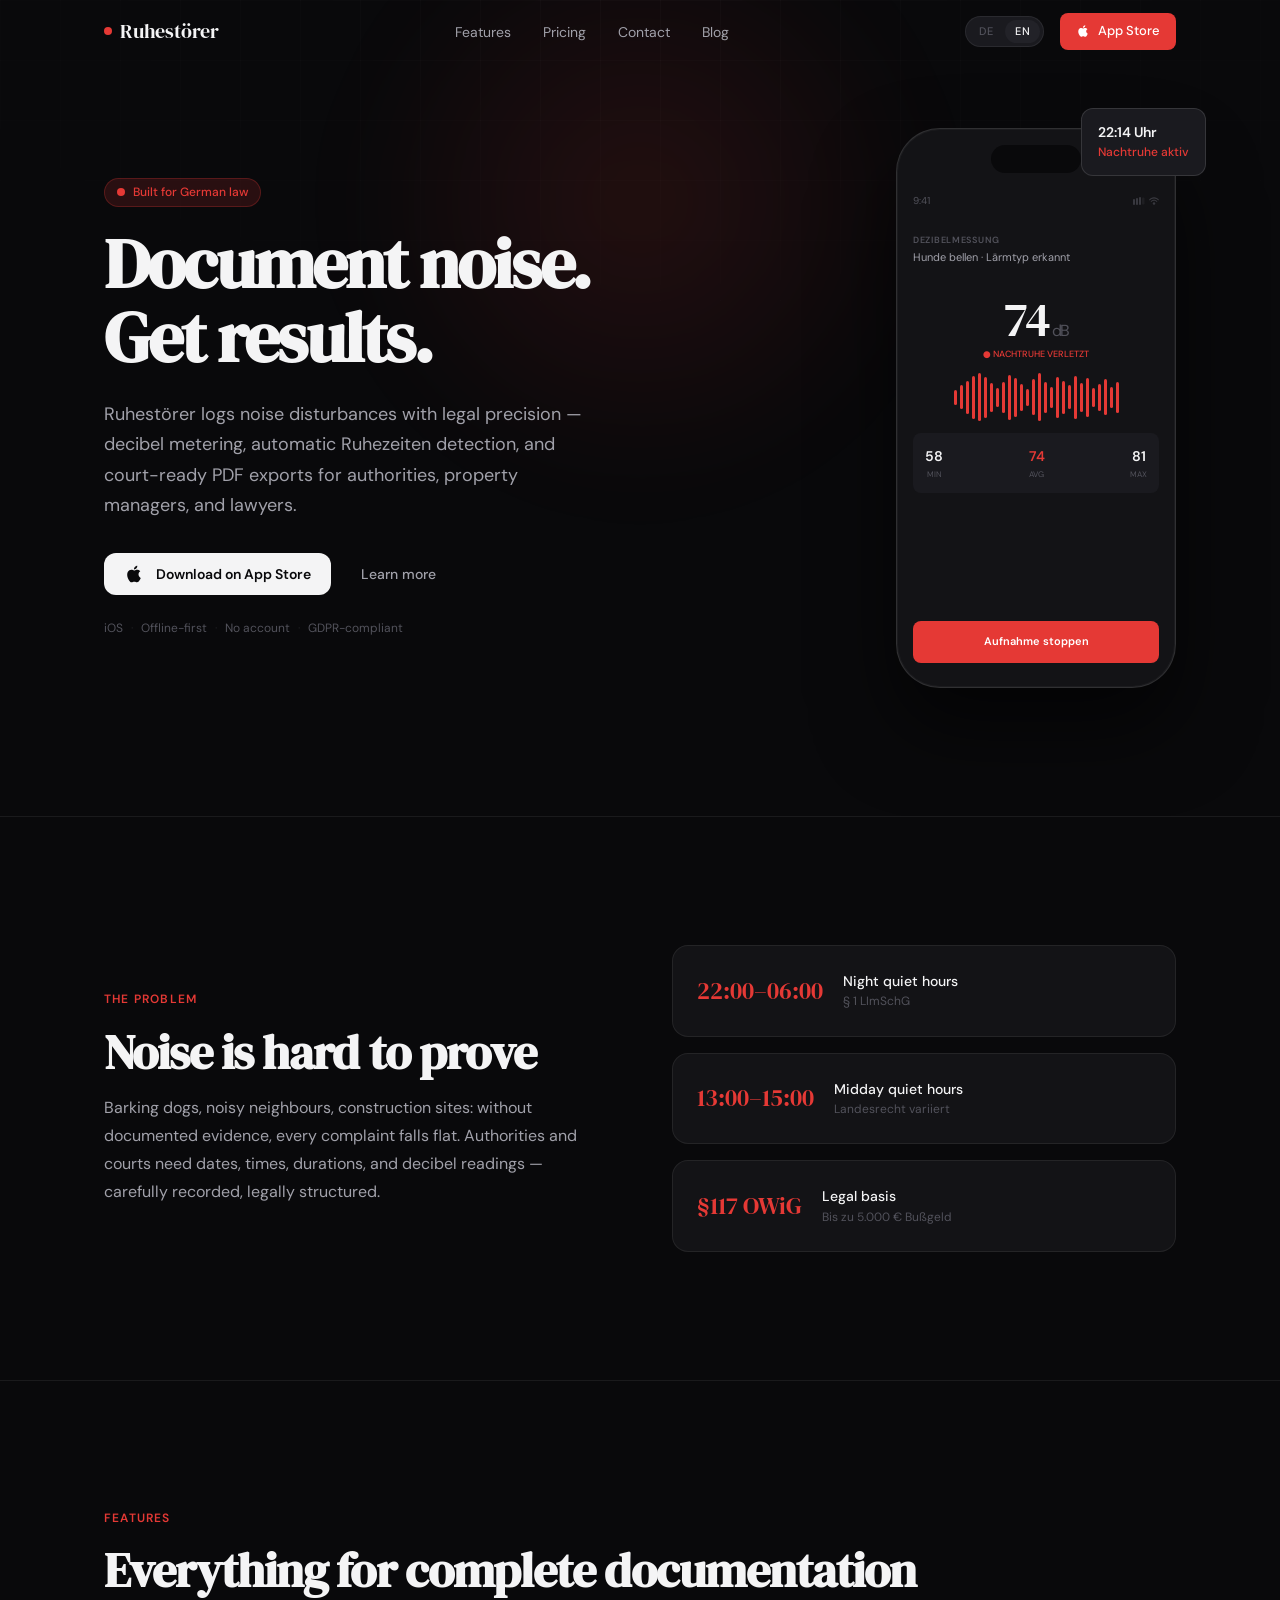
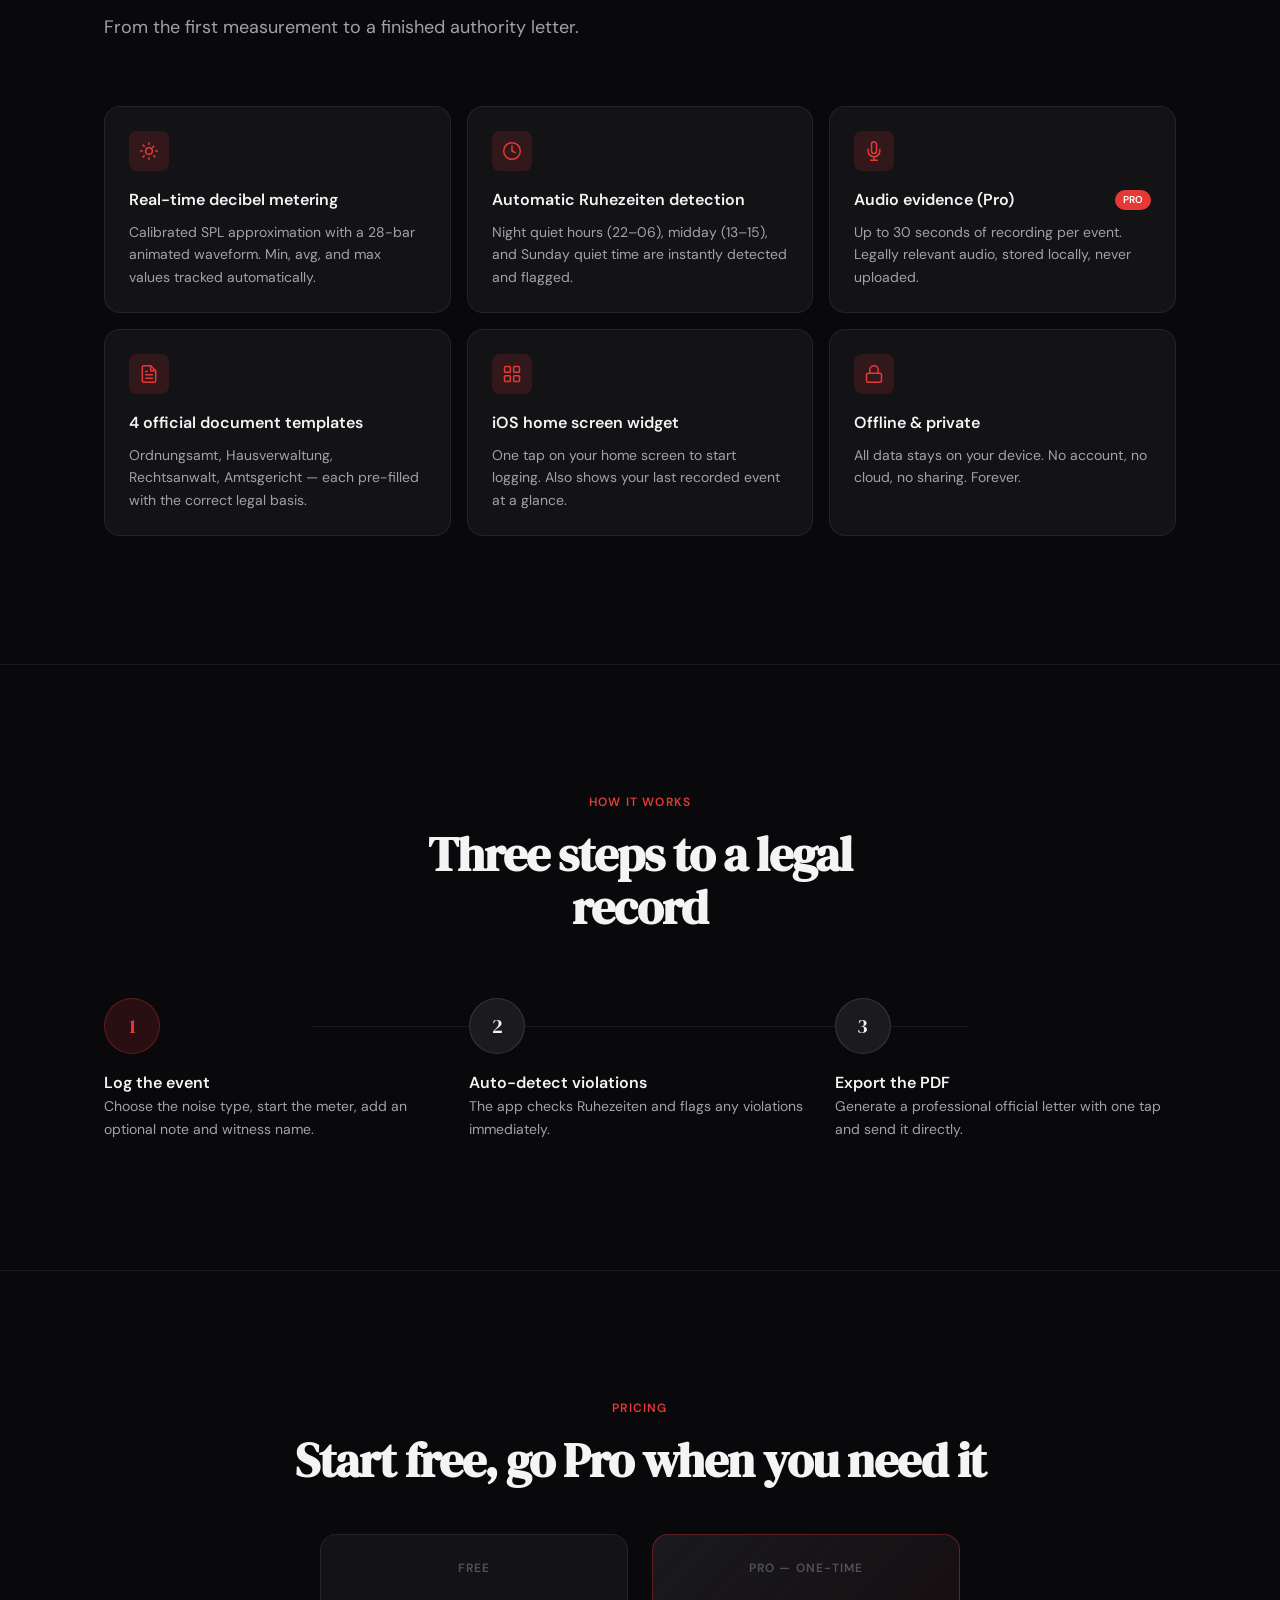
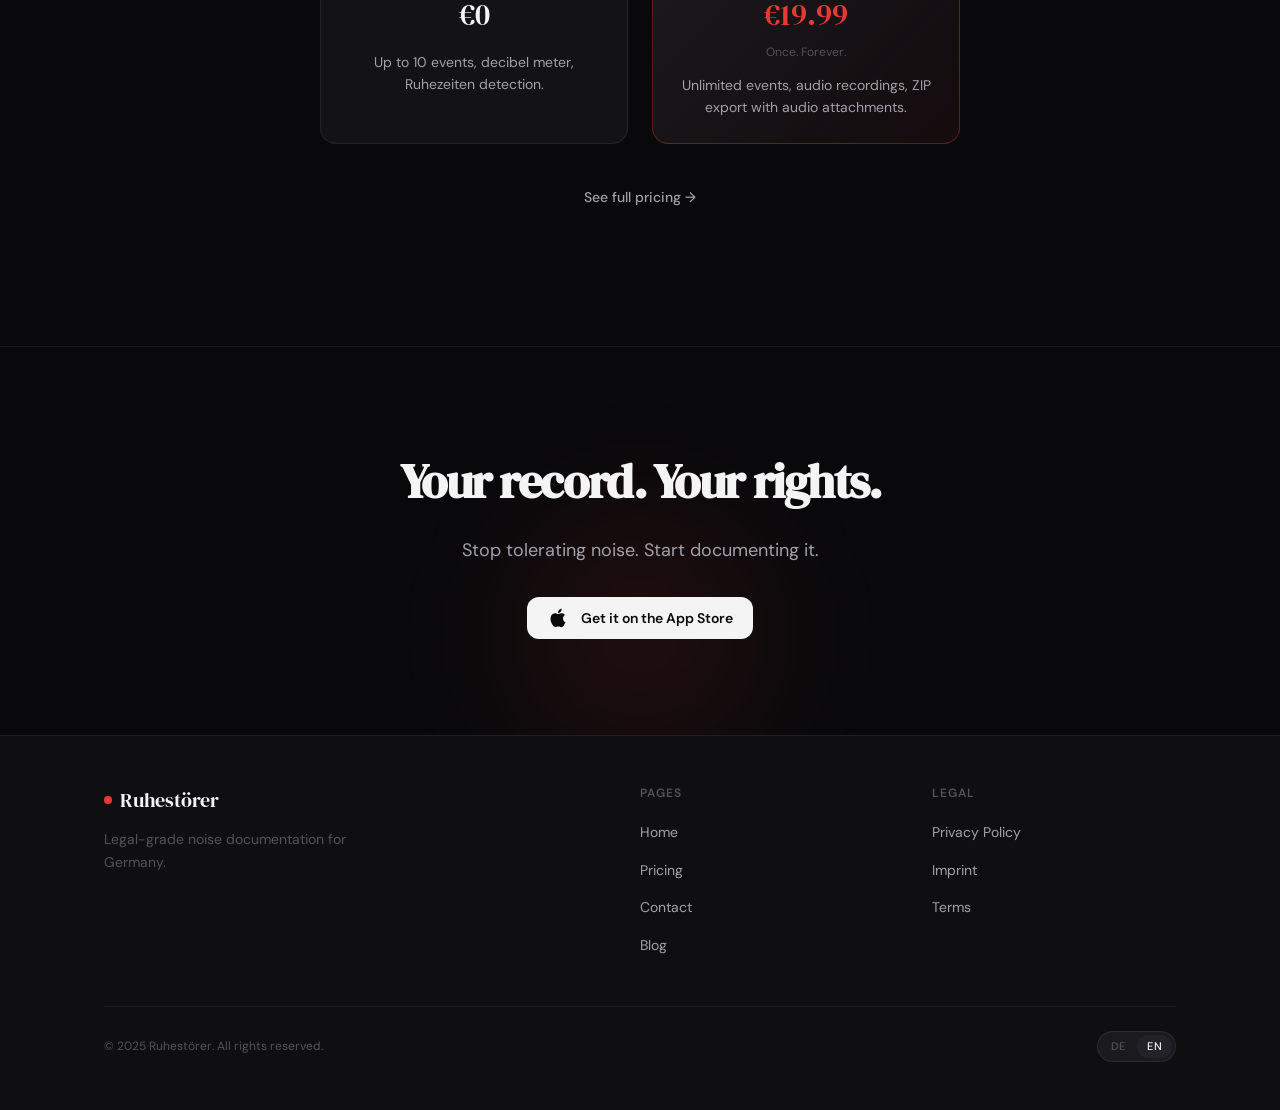
==== commit f5b04d5b: "legal: fill in operator name, remove address placeholders from imprint and terms Co-Authored-By: Cla" ====
--- a/index.html
+++ b/index.html
@@ -3,63 +3,75 @@
 <head>
   <meta charset="UTF-8" />
   <meta name="viewport" content="width=device-width, initial-scale=1.0" />
-  <title>Ruhestörer — Lärm dokumentieren. Recht bekommen.</title>
-  <meta name="description" content="iOS-App zur rechtssicheren Dokumentation von Lärmbelästigungen. Mit Dezibelmessung, Ruhezeiterkennung und PDF-Export für Ordnungsamt, Hausverwaltung und Gericht." />
+  <title>Ruhestörer – Lärmprotokoll & Mietminderung App für iOS</title>
+  <meta name="description" content="iOS-App zur rechtssicheren Dokumentation von Lärmbelästigungen. Dezibelmessung, Ruhezeiterkennung und PDF-Export für Mietminderung, Ordnungsamt und Gericht." />
+  <link rel="canonical" href="https://appstore-code.github.io/ruhestoerer/" />
   <!-- OpenGraph -->
-  <meta property="og:title" content="Ruhestörer — Lärm dokumentieren. Recht bekommen." />
-  <meta property="og:description" content="Rechtssichere Lärmdokumentation für Deutschland. Dezibelmesser, Ruhezeitverstöße, Behördenbriefe." />
+  <meta property="og:title" content="Ruhestörer – Lärmprotokoll & Mietminderung App für iOS" />
+  <meta property="og:description" content="Rechtssichere Lärmdokumentation für Deutschland. Dezibelmesser, Ruhezeitverstöße, PDF-Export für Mietminderung und Ordnungsamt." />
   <meta property="og:type" content="website" />
-  <meta property="og:image" content="assets/images/og.png" />
+  <meta property="og:url" content="https://appstore-code.github.io/ruhestoerer/" />
+  <meta property="og:image" content="https://appstore-code.github.io/ruhestoerer/assets/images/og.png" />
   <!-- Twitter -->
   <meta name="twitter:card" content="summary_large_image" />
-  <meta name="twitter:title" content="Ruhestörer" />
-  <meta name="twitter:description" content="Lärm dokumentieren. Recht bekommen." />
+  <meta name="twitter:title" content="Ruhestörer – Lärmprotokoll App" />
+  <meta name="twitter:description" content="Lärm rechtssicher dokumentieren. PDF-Export für Mietminderung, Ordnungsamt und Gericht." />
   <!-- Favicon -->
   <link rel="icon" type="image/svg+xml" href="assets/icons/favicon.svg" />
+  <!-- Structured data -->
+  <script type="application/ld+json">
+  {
+    "@context": "https://schema.org",
+    "@graph": [
+      {
+        "@type": "Organization",
+        "@id": "https://appstore-code.github.io/ruhestoerer/#organization",
+        "name": "Ruhestörer",
+        "url": "https://appstore-code.github.io/ruhestoerer/",
+        "sameAs": [
+          "https://apps.apple.com/de/app/id6763788979"
+        ]
+      },
+      {
+        "@type": "SoftwareApplication",
+        "name": "Ruhestörer – Lärmprotokoll",
+        "operatingSystem": "iOS",
+        "applicationCategory": "UtilitiesApplication",
+        "description": "iOS-App zur rechtssicheren Dokumentation von Lärmbelästigungen. Mit Dezibelmessung, automatischer Ruhezeiterkennung und PDF-Export für Mietminderung, Ordnungsamt und Gericht.",
+        "url": "https://apps.apple.com/de/app/id6763788979",
+        "offers": {
+          "@type": "Offer",
+          "price": "0",
+          "priceCurrency": "EUR",
+          "availability": "https://schema.org/InStock",
+          "description": "Kostenloser Download; Pro-Upgrade einmalig 19,99 €"
+        },
+        "publisher": {
+          "@id": "https://appstore-code.github.io/ruhestoerer/#organization"
+        }
+      },
+      {
+        "@type": "WebSite",
+        "@id": "https://appstore-code.github.io/ruhestoerer/#website",
+        "url": "https://appstore-code.github.io/ruhestoerer/",
+        "name": "Ruhestörer",
+        "publisher": {
+          "@id": "https://appstore-code.github.io/ruhestoerer/#organization"
+        },
+        "inLanguage": "de"
+      }
+    ]
+  }
+  </script>
   <link rel="preconnect" href="https://fonts.googleapis.com">
   <link rel="preconnect" href="https://fonts.gstatic.com" crossorigin>
-  <link href="https://fonts.googleapis.com/css2?family=DM+Serif+Display:ital@0;1&family=DM+Sans:ital,opsz,wght@0,9..40,300;0,9..40,400;0,9..40,500;0,9..40,600;1,9..40,300&display=swap" rel="stylesheet">
+  <link rel="preload" href="https://fonts.googleapis.com/css2?family=DM+Serif+Display:ital@0;1&family=DM+Sans:ital,opsz,wght@0,9..40,300;0,9..40,400;0,9..40,500;0,9..40,600;1,9..40,300&display=swap" as="style" onload="this.onload=null;this.rel='stylesheet'">
+  <noscript><link rel="stylesheet" href="https://fonts.googleapis.com/css2?family=DM+Serif+Display:ital@0;1&family=DM+Sans:ital,opsz,wght@0,9..40,300;0,9..40,400;0,9..40,500;0,9..40,600;1,9..40,300&display=swap"></noscript>
   <link rel="stylesheet" href="css/styles.css" />
 </head>
 <body>
 
-<!-- ── Navigation ─────────────────────────────────────────── -->
-<nav class="nav" role="navigation" aria-label="Main navigation">
-  <div class="nav-inner">
-    <a href="index.html" class="nav-logo" aria-label="Ruhestörer Home">
-      <span class="nav-logo-dot" aria-hidden="true"></span>
-      Ruhestörer
-    </a>
-
-    <ul class="nav-links" role="list">
-      <li><a href="#features" data-i18n="nav.features">Funktionen</a></li>
-      <li><a href="pricing.html" data-i18n="nav.pricing">Preise</a></li>
-      <li><a href="contact.html" data-i18n="nav.contact">Kontakt</a></li>
-    </ul>
-
-    <div class="nav-right">
-      <div class="lang-toggle" role="group" aria-label="Language">
-        <button class="lang-btn active" data-lang="de" aria-label="Deutsch">DE</button>
-        <button class="lang-btn" data-lang="en" aria-label="English">EN</button>
-      </div>
-      <a href="#" class="btn btn-primary" style="font-size:0.8125rem;padding:8px 16px;" aria-label="App Store">
-        <!-- TODO: Replace # with real App Store URL before launch -->
-        <svg width="14" height="14" viewBox="0 0 24 24" fill="currentColor" aria-hidden="true"><path d="M18.71 19.5c-.83 1.24-1.71 2.45-3.05 2.47-1.34.03-1.77-.79-3.29-.79-1.53 0-2 .77-3.27.82-1.31.05-2.3-1.32-3.14-2.53C4.25 17 2.94 12.45 4.7 9.39c.87-1.52 2.43-2.48 4.12-2.51 1.28-.02 2.5.87 3.29.87.78 0 2.26-1.07 3.8-.91.65.03 2.47.26 3.64 1.98-.09.06-2.17 1.28-2.15 3.81.03 3.02 2.65 4.03 2.68 4.04-.03.07-.42 1.44-1.38 2.83M13 3.5c.73-.83 1.94-1.46 2.94-1.5.13 1.17-.34 2.35-1.04 3.19-.69.85-1.83 1.51-2.95 1.42-.15-1.15.41-2.35 1.05-3.11"/></svg>
-        App Store
-      </a>
-      <button class="nav-hamburger" aria-label="Menu öffnen" aria-expanded="false">
-        <span></span><span></span><span></span>
-      </button>
-    </div>
-  </div>
-</nav>
-
-<!-- ── Mobile menu ─────────────────────────────────────────── -->
-<div class="mobile-menu" role="dialog" aria-label="Navigation">
-  <a href="#features" data-i18n="nav.features">Funktionen</a>
-  <a href="pricing.html" data-i18n="nav.pricing">Preise</a>
-  <a href="contact.html" data-i18n="nav.contact">Kontakt</a>
-</div>
+<div id="site-nav"></div>
 
 <!-- ══════════════════════════════════════════════════════════
      HERO
@@ -91,8 +103,8 @@
         </p>
 
         <div class="reveal" data-delay="240" style="display:flex;align-items:center;gap:var(--space-4);flex-wrap:wrap;">
-          <!-- TODO: Replace href="#" with real App Store URL before publishing -->
-          <a href="#" class="appstore-badge" aria-label="Im App Store laden">
+          <!-- TODO: Replace href="https://apps.apple.com/app/id6763788979" with real App Store URL before publishing -->
+          <a href="https://apps.apple.com/app/id6763788979" class="appstore-badge" aria-label="Im App Store laden">
             <svg width="20" height="20" viewBox="0 0 24 24" fill="currentColor" aria-hidden="true"><path d="M18.71 19.5c-.83 1.24-1.71 2.45-3.05 2.47-1.34.03-1.77-.79-3.29-.79-1.53 0-2 .77-3.27.82-1.31.05-2.3-1.32-3.14-2.53C4.25 17 2.94 12.45 4.7 9.39c.87-1.52 2.43-2.48 4.12-2.51 1.28-.02 2.5.87 3.29.87.78 0 2.26-1.07 3.8-.91.65.03 2.47.26 3.64 1.98-.09.06-2.17 1.28-2.15 3.81.03 3.02 2.65 4.03 2.68 4.04-.03.07-.42 1.44-1.38 2.83M13 3.5c.73-.83 1.94-1.46 2.94-1.5.13 1.17-.34 2.35-1.04 3.19-.69.85-1.83 1.51-2.95 1.42-.15-1.15.41-2.35 1.05-3.11"/></svg>
             <span data-i18n="hero.cta_primary">Im App Store laden</span>
           </a>
@@ -397,54 +409,17 @@
   <div class="container" style="text-align:center;position:relative;z-index:1;">
     <h2 class="display reveal" style="font-size:clamp(var(--text-3xl),5vw,var(--text-5xl));letter-spacing:-0.03em;margin-bottom:var(--space-4);" data-i18n="cta.title">Dein Protokoll. Dein Recht.</h2>
     <p class="reveal" data-delay="80" style="font-size:var(--text-lg);color:var(--text-secondary);margin-bottom:var(--space-8);" data-i18n="cta.subtitle">Hör auf, Lärm zu ertragen. Fang an, ihn zu dokumentieren.</p>
-    <!-- TODO: Replace href="#" with real App Store URL -->
-    <a href="#" class="appstore-badge reveal" data-delay="160" style="display:inline-flex;">
+    <!-- TODO: Replace href="https://apps.apple.com/app/id6763788979" with real App Store URL -->
+    <a href="https://apps.apple.com/app/id6763788979" class="appstore-badge reveal" data-delay="160" style="display:inline-flex;">
       <svg width="22" height="22" viewBox="0 0 24 24" fill="currentColor" aria-hidden="true"><path d="M18.71 19.5c-.83 1.24-1.71 2.45-3.05 2.47-1.34.03-1.77-.79-3.29-.79-1.53 0-2 .77-3.27.82-1.31.05-2.3-1.32-3.14-2.53C4.25 17 2.94 12.45 4.7 9.39c.87-1.52 2.43-2.48 4.12-2.51 1.28-.02 2.5.87 3.29.87.78 0 2.26-1.07 3.8-.91.65.03 2.47.26 3.64 1.98-.09.06-2.17 1.28-2.15 3.81.03 3.02 2.65 4.03 2.68 4.04-.03.07-.42 1.44-1.38 2.83M13 3.5c.73-.83 1.94-1.46 2.94-1.5.13 1.17-.34 2.35-1.04 3.19-.69.85-1.83 1.51-2.95 1.42-.15-1.15.41-2.35 1.05-3.11"/></svg>
       <span data-i18n="cta.btn">Jetzt im App Store</span>
     </a>
   </div>
 </section>
 
-<!-- ── Footer ──────────────────────────────────────────────── -->
-<footer class="footer" role="contentinfo">
-  <div class="container">
-    <div class="footer-inner">
-      <div class="footer-brand">
-        <a href="index.html" class="nav-logo">
-          <span class="nav-logo-dot" aria-hidden="true"></span>
-          Ruhestörer
-        </a>
-        <p data-i18n="footer.tagline">Rechtssichere Lärmdokumentation für Deutschland.</p>
-      </div>
-      <div class="footer-col">
-        <p class="footer-col-title" data-i18n="footer.pages">Seiten</p>
-        <ul>
-          <li><a href="index.html" data-i18n="nav.features">Funktionen</a></li>
-          <li><a href="pricing.html" data-i18n="nav.pricing">Preise</a></li>
-          <li><a href="contact.html" data-i18n="nav.contact">Kontakt</a></li>
-        </ul>
-      </div>
-      <div class="footer-col">
-        <p class="footer-col-title" data-i18n="footer.legal">Rechtliches</p>
-        <ul>
-          <li><a href="privacy.html" data-i18n="footer.privacy">Datenschutz</a></li>
-          <li><a href="imprint.html" data-i18n="footer.imprint">Impressum</a></li>
-          <li><a href="terms.html" data-i18n="footer.terms">AGB</a></li>
-        </ul>
-      </div>
-    </div>
-
-    <div class="footer-bottom">
-      <p data-i18n="footer.copyright">© 2025 Ruhestörer. Alle Rechte vorbehalten.</p>
-      <div class="lang-toggle" role="group" aria-label="Language">
-        <button class="lang-btn active" data-lang="de">DE</button>
-        <button class="lang-btn" data-lang="en">EN</button>
-      </div>
-    </div>
-  </div>
-</footer>
-
-<script src="js/i18n.js"></script>
-<script src="js/main.js"></script>
+<div id="site-footer"></div>
+
+<script>window.SITE_ROOT = '';</script>
+<script src="js/partials.js"></script>
 </body>
 </html>
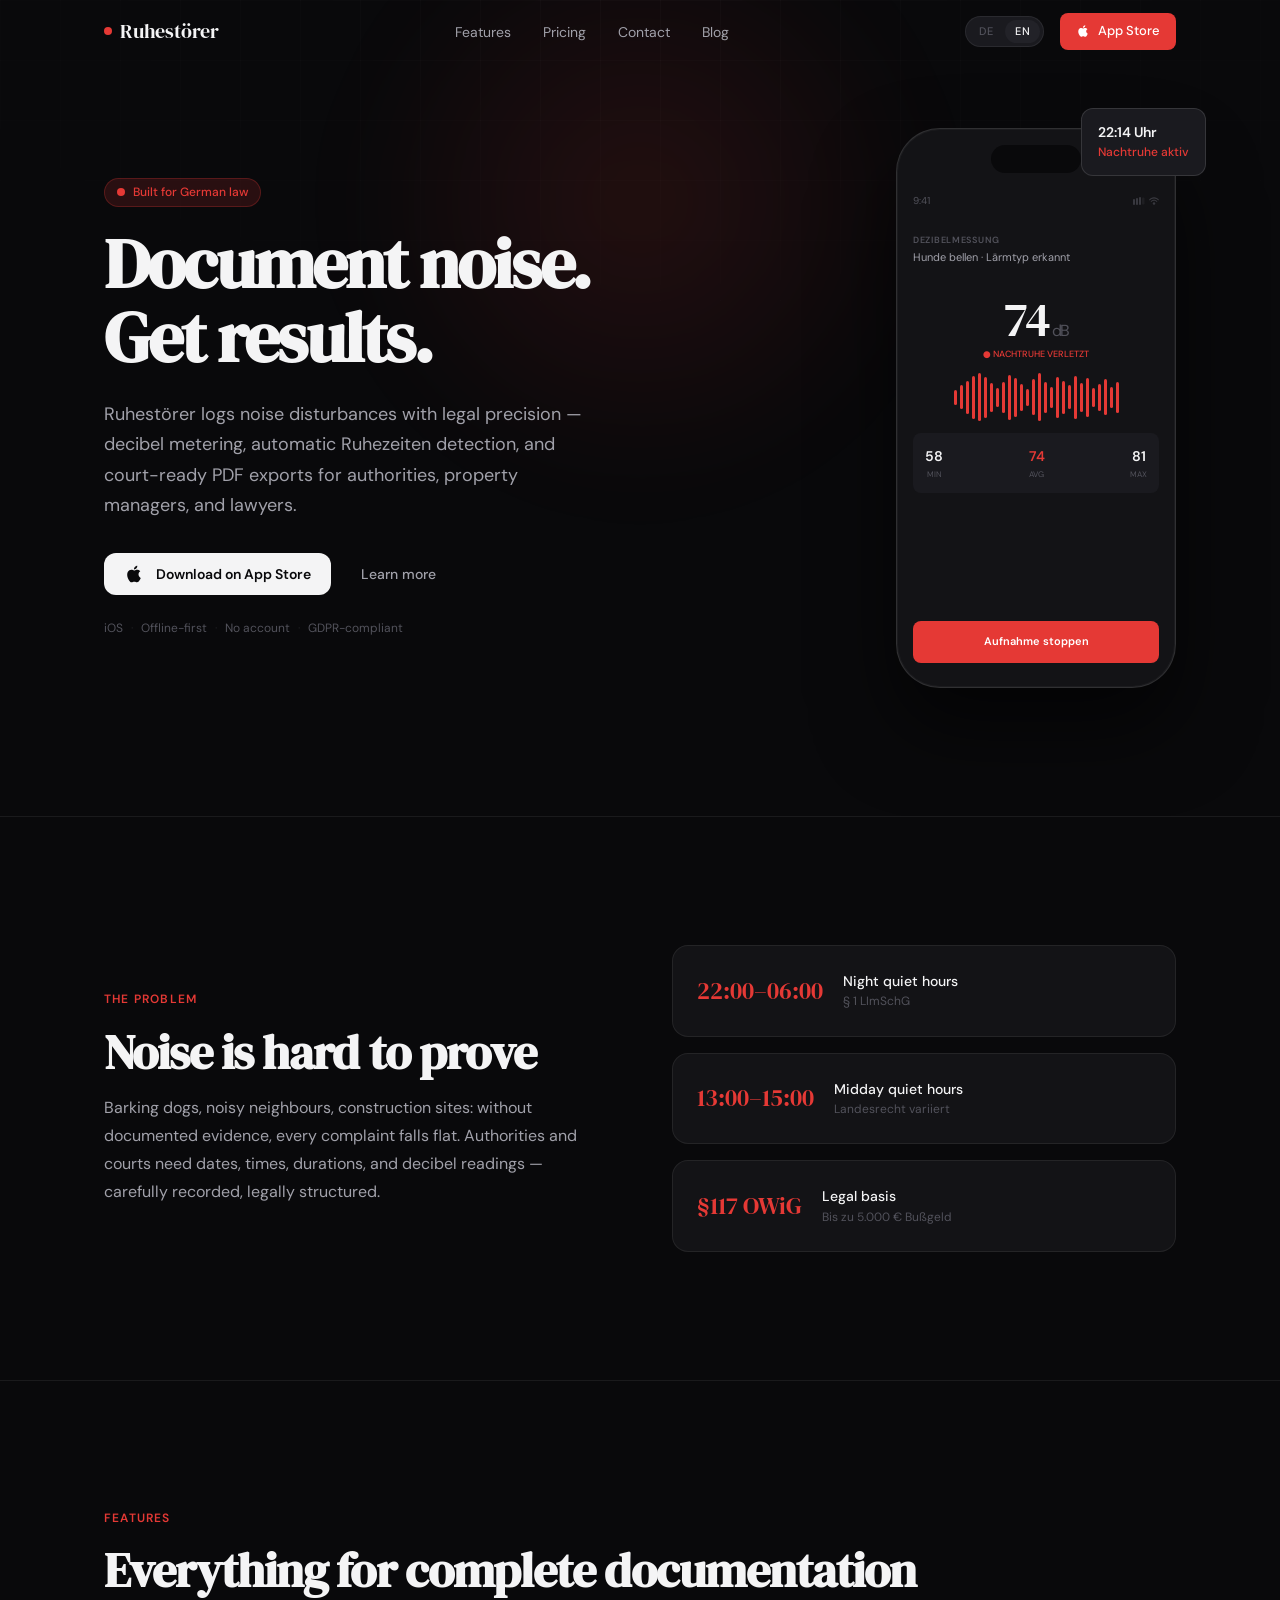
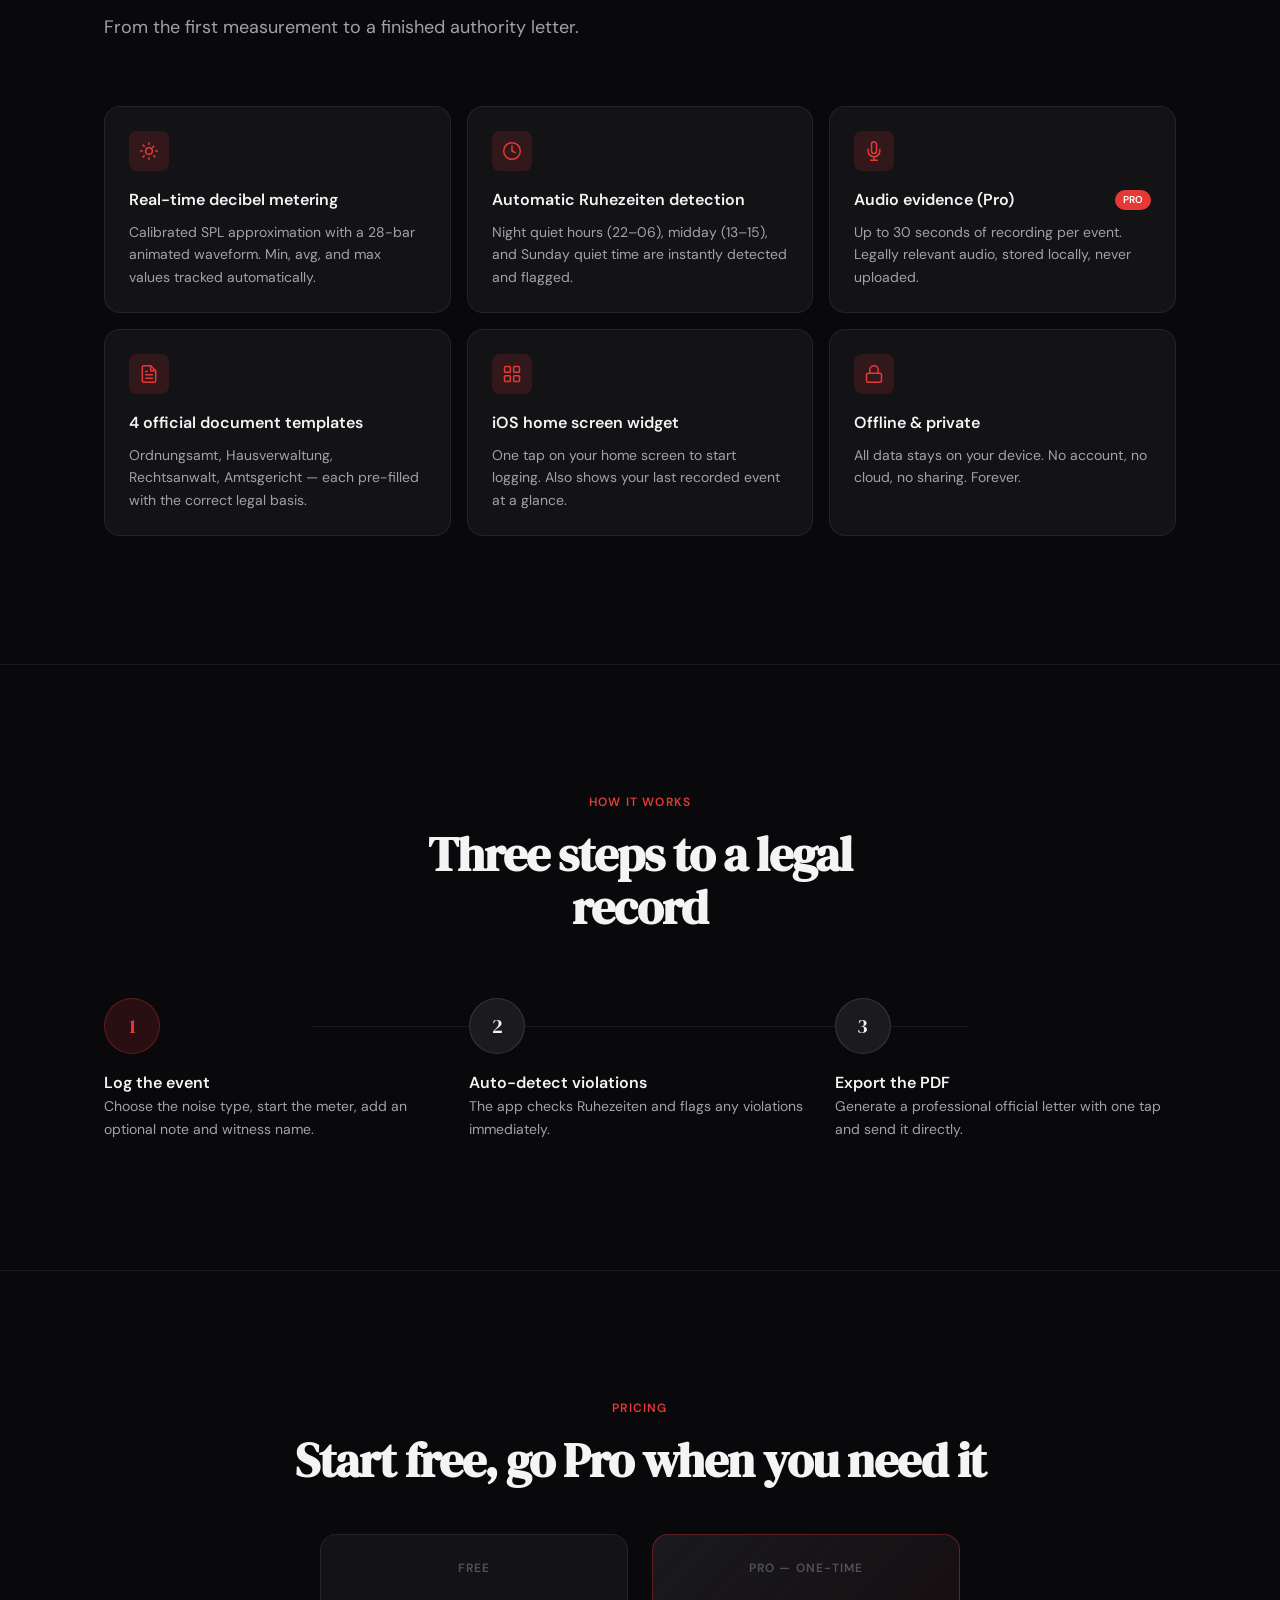
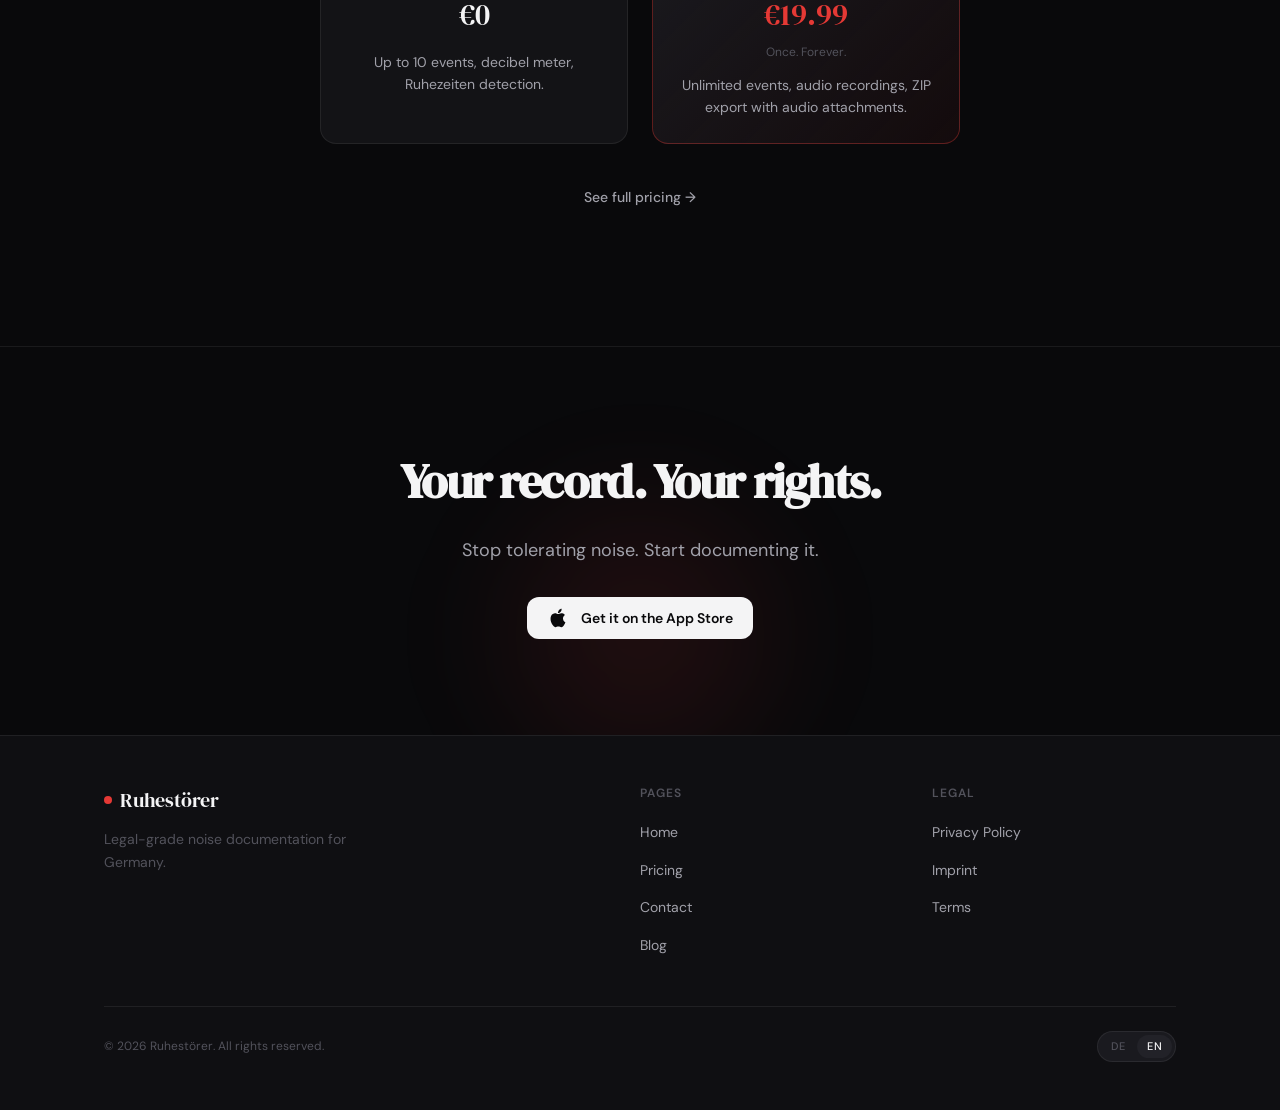
==== commit 0d5275f7: "Add GoatCounter analytics + privacy disclosure Add cookieless GoatCounter snippet to all pages and d" ====
--- a/index.html
+++ b/index.html
@@ -68,6 +68,8 @@
   <link rel="preload" href="https://fonts.googleapis.com/css2?family=DM+Serif+Display:ital@0;1&family=DM+Sans:ital,opsz,wght@0,9..40,300;0,9..40,400;0,9..40,500;0,9..40,600;1,9..40,300&display=swap" as="style" onload="this.onload=null;this.rel='stylesheet'">
   <noscript><link rel="stylesheet" href="https://fonts.googleapis.com/css2?family=DM+Serif+Display:ital@0;1&family=DM+Sans:ital,opsz,wght@0,9..40,300;0,9..40,400;0,9..40,500;0,9..40,600;1,9..40,300&display=swap"></noscript>
   <link rel="stylesheet" href="css/styles.css" />
+<!-- GoatCounter analytics (cookieless, no consent banner needed) -->
+<script data-goatcounter="https://ruhestoerer.goatcounter.com/count" async src="//gc.zgo.at/count.js"></script>
 </head>
 <body>
 
